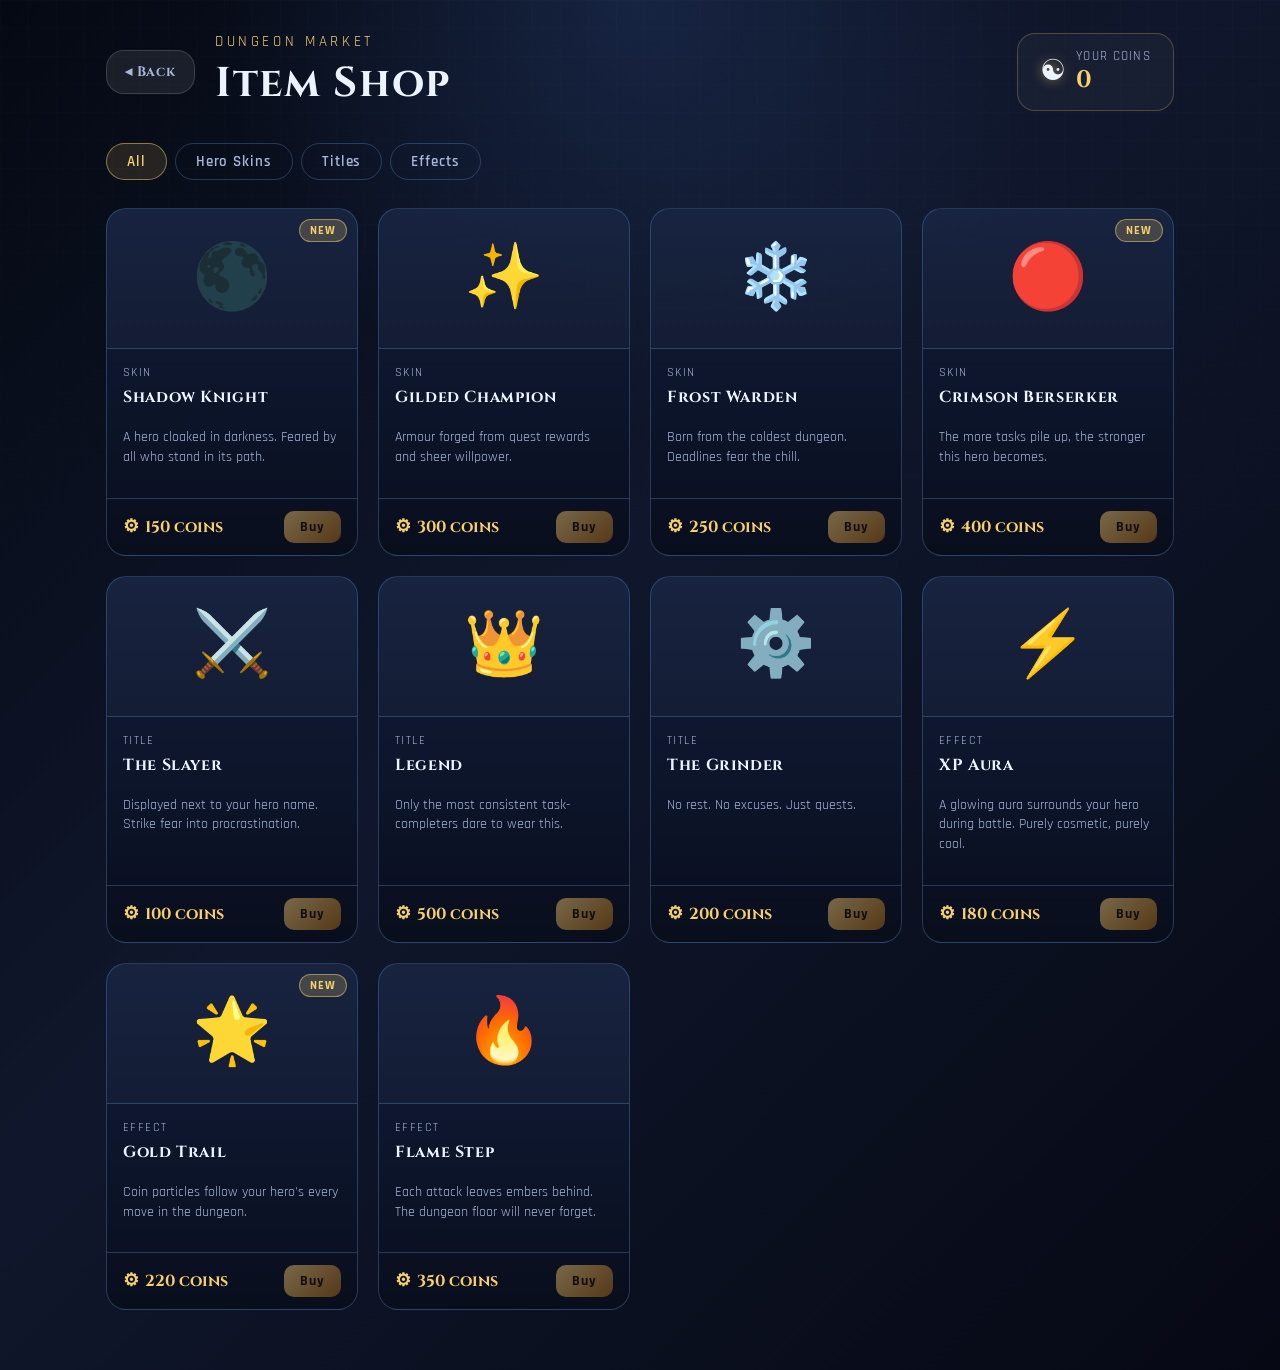
==== task-slayer/shop.html @ 32067e0e "商店界面推送" ====
<!DOCTYPE html>
<html lang="en">
<head>
  <meta charset="UTF-8">
  <meta name="viewport" content="width=device-width, initial-scale=1.0">
  <title>Task Slayer — Shop</title>
  <link rel="preconnect" href="https://fonts.googleapis.com">
  <link rel="preconnect" href="https://fonts.gstatic.com" crossorigin>
  <link href="https://fonts.googleapis.com/css2?family=Cinzel:wght@500;700&family=Rajdhani:wght@400;500;700&display=swap" rel="stylesheet">
  <link rel="stylesheet" href="./css/style.css">
  <style>
    /* ── Shop-specific overrides ── */
    .shop-page {
      max-width: 1100px;
      margin: 0 auto;
      padding: 32px 16px 60px;
    }

    .shop-header {
      display: flex;
      align-items: center;
      justify-content: space-between;
      flex-wrap: wrap;
      gap: 16px;
      margin-bottom: 32px;
    }

    .shop-header-left {
      display: flex;
      align-items: center;
      gap: 20px;
    }

    .shop-back-btn {
      font-size: 0.9rem;
      padding: 8px 16px;
      white-space: nowrap;
    }

    .shop-title-block p {
      margin: 0 0 4px;
    }

    .shop-title-block h1 {
      font-size: clamp(1.6rem, 4vw, 2.6rem);
    }

    .shop-wallet {
      display: flex;
      align-items: center;
      gap: 10px;
      padding: 14px 22px;
      border-radius: 18px;
      background: rgba(255, 255, 255, 0.035);
      border: 1px solid rgba(247, 207, 109, 0.25);
    }

    .shop-wallet-icon {
      font-size: 1.8rem;
      filter: drop-shadow(0 0 6px rgba(247, 207, 109, 0.5));
    }

    .shop-wallet-label {
      display: block;
      font-size: 0.8rem;
      letter-spacing: 0.1em;
      text-transform: uppercase;
      color: var(--text-muted);
    }

    .shop-wallet-amount {
      display: block;
      font-size: 1.5rem;
      font-weight: 700;
      font-family: "Cinzel", serif;
      color: var(--gold);
    }

    /* ── Category tabs ── */
    .shop-tabs {
      display: flex;
      gap: 8px;
      margin-bottom: 28px;
      flex-wrap: wrap;
    }

    .shop-tab {
      padding: 8px 20px;
      border-radius: 999px;
      border: 1px solid var(--panel-border);
      background: transparent;
      color: var(--text-muted);
      font-family: "Rajdhani", sans-serif;
      font-size: 0.95rem;
      font-weight: 600;
      letter-spacing: 0.06em;
      cursor: pointer;
      transition: background 0.18s, color 0.18s, border-color 0.18s;
    }

    .shop-tab.active,
    .shop-tab:hover {
      background: rgba(247, 207, 109, 0.12);
      border-color: rgba(247, 207, 109, 0.5);
      color: var(--gold);
    }

    /* ── Item grid ── */
    .shop-grid {
      display: grid;
      grid-template-columns: repeat(auto-fill, minmax(220px, 1fr));
      gap: 20px;
    }

    .shop-item {
      position: relative;
      display: flex;
      flex-direction: column;
      border: 1px solid var(--panel-border);
      border-radius: 20px;
      background: linear-gradient(180deg, rgba(18, 31, 60, 0.96), rgba(9, 14, 29, 0.98));
      overflow: hidden;
      transition: border-color 0.2s, box-shadow 0.2s;
    }

    .shop-item:hover {
      border-color: rgba(247, 207, 109, 0.4);
      box-shadow: 0 0 24px rgba(247, 207, 109, 0.1);
    }

    .shop-item.owned {
      border-color: rgba(109, 247, 186, 0.35);
    }

    .shop-item.equipped {
      border-color: rgba(109, 247, 186, 0.7);
      box-shadow: 0 0 20px rgba(109, 247, 186, 0.15);
    }

    .shop-item-preview {
      height: 140px;
      display: flex;
      align-items: center;
      justify-content: center;
      font-size: 4rem;
      background: rgba(255, 255, 255, 0.025);
      border-bottom: 1px solid var(--panel-border);
      position: relative;
    }

    .shop-item-badge {
      position: absolute;
      top: 10px;
      right: 10px;
      padding: 3px 10px;
      border-radius: 999px;
      font-size: 0.72rem;
      font-weight: 700;
      letter-spacing: 0.08em;
      text-transform: uppercase;
    }

    .badge-owned {
      background: rgba(109, 247, 186, 0.18);
      color: var(--green);
      border: 1px solid rgba(109, 247, 186, 0.4);
    }

    .badge-equipped {
      background: rgba(109, 247, 186, 0.3);
      color: var(--green);
      border: 1px solid rgba(109, 247, 186, 0.6);
    }

    .badge-new {
      background: rgba(247, 207, 109, 0.2);
      color: var(--gold);
      border: 1px solid rgba(247, 207, 109, 0.5);
    }

    .shop-item-body {
      padding: 16px;
      flex: 1;
      display: flex;
      flex-direction: column;
      gap: 6px;
    }

    .shop-item-category {
      font-size: 0.75rem;
      letter-spacing: 0.12em;
      text-transform: uppercase;
      color: var(--text-muted);
    }

    .shop-item-name {
      font-family: "Cinzel", serif;
      font-size: 1rem;
      color: var(--text-primary);
      margin: 0;
    }

    .shop-item-desc {
      font-size: 0.88rem;
      color: var(--text-muted);
      line-height: 1.4;
      flex: 1;
    }

    .shop-item-footer {
      display: flex;
      align-items: center;
      justify-content: space-between;
      padding: 12px 16px;
      border-top: 1px solid var(--panel-border);
      gap: 10px;
    }

    .shop-item-price {
      display: flex;
      align-items: center;
      gap: 6px;
      font-size: 1rem;
      font-weight: 700;
      font-family: "Cinzel", serif;
      color: var(--gold);
    }

    .shop-item-price .price-icon {
      font-size: 1.1rem;
    }

    .shop-item-price.free {
      color: var(--green);
    }

    .shop-buy-btn {
      padding: 7px 16px;
      font-size: 0.88rem;
      border-radius: 10px;
      border: none;
      cursor: pointer;
      font-family: "Rajdhani", sans-serif;
      font-weight: 700;
      letter-spacing: 0.06em;
      transition: opacity 0.18s, box-shadow 0.18s;
      background: linear-gradient(135deg, var(--button-top), var(--button-bottom));
      color: #1a0f00;
    }

    .shop-buy-btn:hover:not(:disabled) {
      box-shadow: 0 0 16px rgba(247, 207, 109, 0.4);
    }

    .shop-buy-btn:disabled {
      opacity: 0.45;
      cursor: not-allowed;
    }

    .shop-buy-btn.btn-equip {
      background: linear-gradient(135deg, #6df7ba, #2da870);
      color: #052015;
    }

    .shop-buy-btn.btn-equipped {
      background: rgba(109, 247, 186, 0.12);
      color: var(--green);
      border: 1px solid rgba(109, 247, 186, 0.4);
      cursor: default;
    }

    /* ── Toast notification ── */
    .shop-toast {
      position: fixed;
      bottom: 32px;
      left: 50%;
      transform: translateX(-50%) translateY(20px);
      padding: 12px 28px;
      border-radius: 12px;
      background: rgba(14, 23, 45, 0.97);
      border: 1px solid var(--panel-border);
      color: var(--text-primary);
      font-size: 0.95rem;
      font-weight: 600;
      letter-spacing: 0.04em;
      opacity: 0;
      transition: opacity 0.25s, transform 0.25s;
      pointer-events: none;
      z-index: 9999;
      white-space: nowrap;
    }

    .shop-toast.visible {
      opacity: 1;
      transform: translateX(-50%) translateY(0);
    }

    /* ── Empty state ── */
    .shop-empty {
      grid-column: 1 / -1;
      text-align: center;
      padding: 60px 20px;
      color: var(--text-muted);
      font-size: 1rem;
    }

    .shop-empty .empty-icon {
      font-size: 3rem;
      margin-bottom: 16px;
      display: block;
    }

    @media (max-width: 600px) {
      .shop-header {
        flex-direction: column;
        align-items: flex-start;
      }
      .shop-grid {
        grid-template-columns: repeat(auto-fill, minmax(160px, 1fr));
      }
    }
  </style>
</head>
<body>
  <div class="page-shell shop-page">

    <div class="shop-header">
      <div class="shop-header-left">
        <button class="action-button cancel-quest-btn shop-back-btn" id="back-btn" type="button">&#9666; Back</button>
        <div class="shop-title-block">
          <p class="eyebrow">Dungeon Market</p>
          <h1>Item Shop</h1>
        </div>
      </div>
      <div class="shop-wallet">
        <span class="shop-wallet-icon">&#9775;</span>
        <div>
          <span class="shop-wallet-label">Your Coins</span>
          <span class="shop-wallet-amount" id="wallet-amount">—</span>
        </div>
      </div>
    </div>

    <div class="shop-tabs" id="shop-tabs">
      <button class="shop-tab active" data-category="all">All</button>
      <button class="shop-tab" data-category="skin">Hero Skins</button>
      <button class="shop-tab" data-category="title">Titles</button>
      <button class="shop-tab" data-category="effect">Effects</button>
    </div>

    <div class="shop-grid" id="shop-grid"></div>

  </div>

  <div class="shop-toast" id="shop-toast"></div>

  <script>
    const API_BASE = window.location.protocol === "file:"
      ? "http://127.0.0.1:5000/api"
      : "/api";

    const SHOP_ITEMS = [
      // Hero Skins
      {
        id: "skin_shadow",
        name: "Shadow Knight",
        category: "skin",
        icon: "🌑",
        desc: "A hero cloaked in darkness. Feared by all who stand in its path.",
        price: 150,
        badge: "new",
      },
      {
        id: "skin_gold",
        name: "Gilded Champion",
        category: "skin",
        icon: "✨",
        desc: "Armour forged from quest rewards and sheer willpower.",
        price: 300,
      },
      {
        id: "skin_frost",
        name: "Frost Warden",
        category: "skin",
        icon: "❄️",
        desc: "Born from the coldest dungeon. Deadlines fear the chill.",
        price: 250,
      },
      {
        id: "skin_crimson",
        name: "Crimson Berserker",
        category: "skin",
        icon: "🔴",
        desc: "The more tasks pile up, the stronger this hero becomes.",
        price: 400,
        badge: "new",
      },
      // Titles
      {
        id: "title_slayer",
        name: "The Slayer",
        category: "title",
        icon: "⚔️",
        desc: "Displayed next to your hero name. Strike fear into procrastination.",
        price: 100,
      },
      {
        id: "title_legend",
        name: "Legend",
        category: "title",
        icon: "👑",
        desc: "Only the most consistent task-completers dare to wear this.",
        price: 500,
      },
      {
        id: "title_grinder",
        name: "The Grinder",
        category: "title",
        icon: "⚙️",
        desc: "No rest. No excuses. Just quests.",
        price: 200,
      },
      // Effects
      {
        id: "effect_xp_boost",
        name: "XP Aura",
        category: "effect",
        icon: "⚡",
        desc: "A glowing aura surrounds your hero during battle. Purely cosmetic, purely cool.",
        price: 180,
      },
      {
        id: "effect_gold_trail",
        name: "Gold Trail",
        category: "effect",
        icon: "🌟",
        desc: "Coin particles follow your hero's every move in the dungeon.",
        price: 220,
        badge: "new",
      },
      {
        id: "effect_fire",
        name: "Flame Step",
        category: "effect",
        icon: "🔥",
        desc: "Each attack leaves embers behind. The dungeon floor will never forget.",
        price: 350,
      },
    ];

    let coins = 0;
    let ownedItems = new Set(JSON.parse(localStorage.getItem("shop_owned") || "[]"));
    let equippedItems = new Set(JSON.parse(localStorage.getItem("shop_equipped") || "[]"));
    let activeCategory = "all";

    const walletEl = document.getElementById("wallet-amount");
    const gridEl = document.getElementById("shop-grid");
    const toastEl = document.getElementById("shop-toast");
    let toastTimer = null;

    function showToast(msg, isError = false) {
      toastEl.textContent = msg;
      toastEl.style.borderColor = isError ? "rgba(255,107,107,0.5)" : "rgba(247,207,109,0.4)";
      toastEl.classList.add("visible");
      clearTimeout(toastTimer);
      toastTimer = setTimeout(() => toastEl.classList.remove("visible"), 2800);
    }

    function saveStorage() {
      localStorage.setItem("shop_owned", JSON.stringify([...ownedItems]));
      localStorage.setItem("shop_equipped", JSON.stringify([...equippedItems]));
    }

    function renderGrid() {
      const filtered = activeCategory === "all"
        ? SHOP_ITEMS
        : SHOP_ITEMS.filter((i) => i.category === activeCategory);

      gridEl.innerHTML = "";

      if (filtered.length === 0) {
        gridEl.innerHTML = `<div class="shop-empty"><span class="empty-icon">🏚️</span>No items in this category yet.</div>`;
        return;
      }

      filtered.forEach((item) => {
        const owned = ownedItems.has(item.id);
        const equipped = equippedItems.has(item.id);
        const canAfford = coins >= item.price;

        let badgeHtml = "";
        if (equipped) {
          badgeHtml = `<span class="shop-item-badge badge-equipped">Equipped</span>`;
        } else if (owned) {
          badgeHtml = `<span class="shop-item-badge badge-owned">Owned</span>`;
        } else if (item.badge === "new") {
          badgeHtml = `<span class="shop-item-badge badge-new">New</span>`;
        }

        let footerBtn = "";
        if (equipped) {
          footerBtn = `<button class="shop-buy-btn btn-equipped" disabled>Equipped</button>`;
        } else if (owned) {
          footerBtn = `<button class="shop-buy-btn btn-equip" data-id="${item.id}" data-action="equip">Equip</button>`;
        } else {
          footerBtn = `<button class="shop-buy-btn" data-id="${item.id}" data-action="buy" ${canAfford ? "" : "disabled"}>Buy</button>`;
        }

        const card = document.createElement("div");
        card.className = `shop-item${owned ? " owned" : ""}${equipped ? " equipped" : ""}`;
        card.innerHTML = `
          <div class="shop-item-preview">
            ${item.icon}
            ${badgeHtml}
          </div>
          <div class="shop-item-body">
            <span class="shop-item-category">${item.category}</span>
            <h3 class="shop-item-name">${item.name}</h3>
            <p class="shop-item-desc">${item.desc}</p>
          </div>
          <div class="shop-item-footer">
            <div class="shop-item-price${owned ? " free" : ""}">
              ${owned ? "✔" : '<span class="price-icon">⚙</span>'}
              ${owned ? "Owned" : item.price + " coins"}
            </div>
            ${footerBtn}
          </div>
        `;
        gridEl.appendChild(card);
      });

      // Button events
      gridEl.querySelectorAll("[data-action='buy']").forEach((btn) => {
        btn.addEventListener("click", () => {
          const id = btn.dataset.id;
          const item = SHOP_ITEMS.find((i) => i.id === id);
          if (!item) return;
          if (coins < item.price) {
            showToast("Not enough coins.", true);
            return;
          }
          coins -= item.price;
          ownedItems.add(id);
          saveStorage();
          updateWalletOnServer();
          walletEl.textContent = coins;
          showToast(`Purchased: ${item.name}!`);
          renderGrid();
        });
      });

      gridEl.querySelectorAll("[data-action='equip']").forEach((btn) => {
        btn.addEventListener("click", () => {
          const id = btn.dataset.id;
          const item = SHOP_ITEMS.find((i) => i.id === id);
          if (!item) return;
          // Unequip any other item in the same category
          SHOP_ITEMS.forEach((i) => {
            if (i.category === item.category) equippedItems.delete(i.id);
          });
          equippedItems.add(id);
          saveStorage();
          showToast(`Equipped: ${item.name}!`);
          renderGrid();
        });
      });
    }

    async function updateWalletOnServer() {
      // Spending coins: POST to backend (backend route to be implemented)
      // For now we store locally; server coins are the source of truth on load
      try {
        await fetch(`${API_BASE}/player/spend-coins`, {
          method: "POST",
          headers: { "Content-Type": "application/json" },
          credentials: "include",
          body: JSON.stringify({ amount: 0 }), // placeholder
        });
      } catch (_) {}
    }

    async function loadCoins() {
      try {
        const res = await fetch(`${API_BASE}/player/stats`, {
          credentials: "include",
        });
        if (!res.ok) throw new Error("not logged in");
        const data = await res.json();
        coins = data.coins ?? 0;
        walletEl.textContent = coins;
      } catch (_) {
        walletEl.textContent = "0";
        coins = 0;
      }
    }

    // Tab switching
    document.getElementById("shop-tabs").addEventListener("click", (e) => {
      const tab = e.target.closest(".shop-tab");
      if (!tab) return;
      document.querySelectorAll(".shop-tab").forEach((t) => t.classList.remove("active"));
      tab.classList.add("active");
      activeCategory = tab.dataset.category;
      renderGrid();
    });

    // Back button
    document.getElementById("back-btn").addEventListener("click", () => {
      window.location.href = "/";
    });

    // Init
    loadCoins().then(() => renderGrid());
  </script>
</body>
</html>
---- task-slayer/css/style.css ----
* {
  scrollbar-width: thin;
  scrollbar-color: rgba(255, 255, 255, 0.1) transparent;
}

*::-webkit-scrollbar {
  width: 6px;
}

*::-webkit-scrollbar-track {
  background: transparent;
}

*::-webkit-scrollbar-thumb {
  background: rgba(255, 255, 255, 0.1);
  border-radius: 3px;
}

*::-webkit-scrollbar-thumb:hover {
  background: rgba(255, 255, 255, 0.2);
}

:root {
  --bg-primary: #091224;
  --bg-secondary: #111a32;
  --bg-panel: rgba(14, 23, 45, 0.9);
  --bg-panel-soft: rgba(17, 26, 50, 0.72);
  --panel-border: rgba(114, 187, 255, 0.26);
  --panel-glow: rgba(74, 158, 255, 0.18);
  --text-primary: #eef4ff;
  --text-muted: #a7b7da;
  --gold: #f7cf6d;
  --gold-soft: #ffe4a3;
  --red: #ff6b6b;
  --green: #6df7ba;
  --easy: #73f4c8;
  --medium: #f4c86d;
  --hard: #ff7d7d;
  --button-top: #ffd47a;
  --button-bottom: #b56d11;
  --shadow-heavy: 0 20px 45px rgba(0, 0, 0, 0.42);
}

* {
  box-sizing: border-box;
}

body {
  margin: 0;
  min-height: 100vh;
  font-family: "Rajdhani", sans-serif;
  color: var(--text-primary);
  background:
    radial-gradient(circle at top, rgba(49, 81, 143, 0.3), transparent 28%),
    linear-gradient(135deg, #050913 0%, #10172c 45%, #060914 100%);
}

body::before {
  content: "";
  position: fixed;
  inset: 0;
  pointer-events: none;
  background:
    linear-gradient(rgba(255, 255, 255, 0.02) 1px, transparent 1px),
    linear-gradient(90deg, rgba(255, 255, 255, 0.02) 1px, transparent 1px);
  background-size: 28px 28px;
  mask-image: linear-gradient(to bottom, rgba(0, 0, 0, 0.72), transparent);
}

body.battle-mode {
  background: #121831;
}

body.battle-mode::before {
  display: none;
}

.page-shell {
  width: min(1440px, 100%);
  margin: 0 auto;
  padding: 24px 16px 40px;
  box-sizing: border-box;
}

body.battle-mode .page-shell {
  width: 100%;
  padding: 0;
}

.panel {
  position: relative;
  overflow: hidden;
  border: 1px solid var(--panel-border);
  border-radius: 24px;
  background:
    linear-gradient(180deg, rgba(18, 31, 60, 0.96), rgba(9, 14, 29, 0.98)),
    var(--bg-panel);
  box-shadow:
    inset 0 1px 0 rgba(255, 255, 255, 0.06),
    0 0 0 1px rgba(255, 255, 255, 0.02),
    0 0 35px var(--panel-glow),
    var(--shadow-heavy);
}

.panel::after {
  content: "";
  position: absolute;
  inset: 0;
  pointer-events: none;
  background: linear-gradient(140deg, rgba(255, 255, 255, 0.1), transparent 35%);
}

.top-bar {
  display: grid;
  grid-template-columns: 1.2fr 120px 120px 1fr auto;
  gap: 18px;
  align-items: center;
  padding: 22px 26px;
}

.header-auth {
  display: flex;
  align-items: center;
  gap: 10px;
}

.header-username {
  font-size: 0.9rem;
  color: var(--gold-soft);
  font-weight: 600;
  white-space: nowrap;
  overflow: hidden;
  text-overflow: ellipsis;
  max-width: 140px;
}

body.battle-mode .top-bar {
  display: none;
}

.eyebrow {
  margin: 0 0 6px;
  font-size: 0.95rem;
  letter-spacing: 0.24em;
  text-transform: uppercase;
  color: var(--gold);
}

h1,
h2,
h3,
h4 {
  margin: 0;
  font-family: "Cinzel", serif;
  letter-spacing: 0.04em;
}

h1 {
  font-size: clamp(2rem, 5vw, 3.3rem);
}

.level-box,
.coins-box,
.xp-wrapper,
.detail-card,
.summary-meta-card {
  padding: 16px 18px;
  border-radius: 18px;
  background: rgba(255, 255, 255, 0.035);
}

.level-box,
.coins-box {
  text-align: center;
}

.coins-icon {
  display: block;
  font-size: 1rem;
  line-height: 1;
  margin-bottom: 2px;
  filter: drop-shadow(0 0 6px rgba(247, 207, 109, 0.6));
}

.coins-value {
  display: inline-block;
  margin-top: 4px;
  font-size: 2.6rem;
  font-weight: 700;
  color: var(--gold);
}

.shop-btn {
  background: linear-gradient(135deg, #2a1f0a, #4a3510);
  border: 1px solid rgba(247, 207, 109, 0.4);
  color: var(--gold);
  box-shadow: 0 0 12px rgba(247, 207, 109, 0.15);
  transition: box-shadow 0.2s, border-color 0.2s;
}

.shop-btn:hover {
  border-color: rgba(247, 207, 109, 0.8);
  box-shadow: 0 0 20px rgba(247, 207, 109, 0.35);
}

.level-label,
.intent-label,
.field-label,
.form-hint,
.field-hint {
  display: block;
  color: var(--text-muted);
  letter-spacing: 0.08em;
}

.level-label,
.intent-label,
.field-label {
  text-transform: uppercase;
  font-size: 0.85rem;
}

.level-value {
  display: inline-block;
  margin-top: 4px;
  font-size: 2.6rem;
  font-weight: 700;
  color: var(--gold);
}

.xp-copy,
.hp-copy,
.stat-row,
.panel-title-row,
.section-head,
.progress-card-header,
.summary-header-row,
.summary-meta-row {
  display: flex;
  justify-content: space-between;
  gap: 12px;
}

.xp-copy,
.hp-copy {
  margin-bottom: 10px;
  font-size: 1rem;
}

.xp-bar,
.hp-bar,
.quest-progress-bar {
  overflow: hidden;
  height: 16px;
  border-radius: 999px;
  background: rgba(255, 255, 255, 0.08);
  box-shadow: inset 0 3px 10px rgba(0, 0, 0, 0.35);
}

.xp-fill,
.hp-fill,
.quest-progress-fill {
  height: 100%;
  width: 0;
  border-radius: inherit;
  transition: width 320ms ease;
}

.xp-fill,
.quest-progress-fill {
  background: linear-gradient(90deg, var(--gold), #fff1be);
  box-shadow: 0 0 18px rgba(247, 207, 109, 0.45);
}

.hp-fill {
  background: linear-gradient(90deg, var(--red), #ffad80);
  box-shadow: 0 0 18px rgba(255, 107, 107, 0.45);
}

.scene-stack {
  margin-top: 24px;
}

body.battle-mode .scene-stack {
  margin-top: 0;
}

.scene {
  display: grid;
  gap: 22px;
}

.scene[hidden] {
  display: none;
}

.scene-banner {
  display: flex;
  justify-content: space-between;
  align-items: center;
  gap: 18px;
  padding: 20px 24px;
}

.scene-banner-actions {
  display: flex;
  align-items: center;
  gap: 12px;
}

.scene-chip {
  align-self: center;
  padding: 6px 12px;
  border-radius: 999px;
  font-size: 0.85rem;
  letter-spacing: 0.08em;
  text-transform: uppercase;
  color: #d3e5ff;
  border: 1px solid rgba(114, 187, 255, 0.3);
  background: rgba(114, 187, 255, 0.12);
}

.danger-chip {
  color: #ffd2d2;
  border-color: rgba(255, 107, 107, 0.3);
  background: rgba(255, 107, 107, 0.13);
}

.action-button,
.battle-nav-link,
.difficulty-option,
.quest-list-item {
  transition: transform 180ms ease, box-shadow 180ms ease, filter 180ms ease, opacity 180ms ease, border-color 180ms ease, background 180ms ease;
}

.action-button {
  border: 0;
  cursor: pointer;
}

.action-button {
  padding: 18px 20px;
  border-radius: 18px;
  font: 700 1.1rem "Cinzel", serif;
  letter-spacing: 0.06em;
  color: #241003;
  background: linear-gradient(180deg, var(--button-top), var(--button-bottom));
  box-shadow: inset 0 1px 0 rgba(255, 255, 255, 0.35), 0 12px 24px rgba(181, 109, 17, 0.35);
}

.action-button:hover,
.difficulty-option:hover,
.quest-list-item:hover {
  transform: translateY(-2px);
  filter: brightness(1.04);
}

.action-button:active,
.difficulty-option:active {
  transform: translateY(1px) scale(0.995);
}

.action-button:disabled {
  cursor: not-allowed;
  opacity: 0.72;
  filter: grayscale(0.2);
}


.info-overview-grid {
  display: grid;
  grid-template-columns: 280px minmax(0, 1fr) 280px;
  gap: 22px;
}

.compact-panel,
.current-quest-panel,
.create-quest-panel,
.active-quests-panel,
.completed-quests-panel,
.quest-detail-panel,
.quest-log-panel {
  padding: 20px;
}

.compact-portrait {
  min-height: 220px;
}

.compact-stats {
  margin-top: 18px;
}

.asset-frame {
  position: relative;
  min-height: 300px;
  margin-top: 20px;
  border: 1px solid rgba(255, 255, 255, 0.1);
  border-radius: 20px;
  overflow: hidden;
  background: linear-gradient(180deg, rgba(18, 28, 53, 0.92), rgba(10, 15, 28, 0.96));
}

.asset-media,
.asset-placeholder {
  position: absolute;
  inset: 0;
  width: 100%;
  height: 100%;
}

.asset-media {
  display: none;
  object-fit: contain;
}

.asset-frame.has-asset .asset-media {
  display: block;
}

.asset-frame.has-asset .asset-placeholder {
  display: none;
}

.asset-placeholder {
  display: grid;
  place-items: center;
  padding: 20px;
  text-align: center;
}

.asset-label {
  position: relative;
  z-index: 1;
  padding: 14px 18px;
  border-radius: 14px;
  background: rgba(5, 10, 22, 0.55);
  border: 1px solid rgba(255, 255, 255, 0.08);
  font-family: "Cinzel", serif;
  letter-spacing: 0.16em;
  text-transform: uppercase;
  color: rgba(255, 255, 255, 0.9);
}

.hero-idle-art .asset-placeholder {
  background: radial-gradient(circle at 50% 30%, rgba(109, 247, 186, 0.16), transparent 30%), linear-gradient(180deg, rgba(38, 71, 121, 0.82), rgba(12, 23, 43, 0.96));
}

.monster-idle-art .asset-placeholder {
  background: radial-gradient(circle at 50% 26%, rgba(255, 107, 107, 0.18), transparent 30%), linear-gradient(180deg, rgba(88, 28, 44, 0.82), rgba(26, 10, 18, 0.96));
}

.hero-battle-art .asset-placeholder {
  background: radial-gradient(circle at 50% 38%, rgba(241, 193, 88, 0.18), transparent 30%), linear-gradient(180deg, rgba(86, 102, 170, 0.16), rgba(23, 34, 74, 0.08));
}

.monster-battle-art .asset-placeholder {
  background: radial-gradient(circle at 50% 34%, rgba(192, 127, 255, 0.18), transparent 28%), linear-gradient(180deg, rgba(75, 95, 157, 0.12), rgba(30, 40, 90, 0.06));
}

.idle-frame .asset-placeholder {
  animation: idleFloat 3s ease-in-out infinite;
}

.info-cards,
.quest-form,
.progress-form,
.progress-history-list,
.quest-search-wrap {
  margin-bottom: 12px;
}

.stats-list {
  display: grid;
  gap: 8px;
  margin-bottom: 12px;
}

.quest-search-input {
  width: 100%;
  padding: 9px 14px;
  border-radius: 12px;
  border: 1px solid var(--panel-border);
  background: rgba(255, 255, 255, 0.04);
  color: var(--text-primary);
  font-family: "Rajdhani", sans-serif;
  font-size: 0.95rem;
  outline: none;
  transition: border-color 0.18s, background 0.18s;
  box-sizing: border-box;
}

.quest-search-input::placeholder {
  color: var(--text-muted);
}

.quest-search-input:focus {
  border-color: rgba(247, 207, 109, 0.5);
  background: rgba(255, 255, 255, 0.07);
}

.active-quest-list {
  display: grid;
  gap: 12px;
  max-height: 540px;
  overflow-y: auto;
  padding-right: 4px;
}

.stat-row {
  padding: 12px 14px;
  border-radius: 14px;
  background: rgba(255, 255, 255, 0.045);
  color: var(--text-muted);
  font-size: 1.05rem;
}

.stat-row strong,
.detail-card p,
.summary-meta-card strong,
.quest-list-item strong,
.quest-list-item p,
.progress-entry p,
.progress-entry strong {
  color: var(--text-primary);
}

.battle-heading {
  display: flex;
  justify-content: space-between;
  gap: 16px;
  align-items: start;
}

.difficulty-tag {
  align-self: center;
  padding: 8px 14px;
  border: 1px solid rgba(247, 207, 109, 0.45);
  border-radius: 999px;
  background: rgba(247, 207, 109, 0.12);
  color: var(--gold-soft);
  font-weight: 700;
  letter-spacing: 0.08em;
  text-transform: uppercase;
}

.detail-difficulty-tag {
  align-self: start;
}

.task-description,
.selected-task-summary p,
.detail-card p,
.summary-meta-card,
.form-hint,
.field-hint,
.progress-entry p,
.quest-list-item p {
  color: var(--text-muted);
}

.task-description {
  margin: 32px 0 0;
  font-size: 1.2rem;
  line-height: 1.45;
}

.info-cards {
  display: grid;
  grid-template-columns: repeat(2, minmax(0, 1fr));
  margin-top: 32px;
  gap: 12px;
}

.wide-card {
  grid-column: 1 / -1;
}

.deadline-card,
.featured-field,
.small-featured-field {
  background: linear-gradient(180deg, rgba(84, 54, 15, 0.35), rgba(37, 25, 11, 0.35));
  border: 1px solid rgba(247, 207, 109, 0.2);
}

.quest-dashboard-grid {
  display: grid;
  grid-template-columns: minmax(0, 1fr) minmax(0, 1fr) minmax(0, 1fr);
  gap: 22px;
  align-items: start;
}

.quest-board-column {
  display: grid;
  gap: 22px;
  align-items: start;
}

.quest-form,
.progress-form {
  margin-top: 20px;
}

.form-row {
  display: grid;
  gap: 14px;
}

.two-column-row {
  grid-template-columns: 1fr;
}

.form-field {
  display: grid;
  gap: 10px;
}

.form-field input,
.form-field textarea,
.form-field select {
  width: 100%;
  box-sizing: border-box;
  padding: 12px 14px;
  border: 1px solid rgba(255, 255, 255, 0.1);
  border-radius: 16px;
  background: rgba(255, 255, 255, 0.04);
  color: var(--text-primary);
  font: 600 1rem "Rajdhani", sans-serif;
  outline: none;
}

.form-field input:focus,
.form-field textarea:focus,
.difficulty-option:focus {
  border-color: rgba(247, 207, 109, 0.48);
  box-shadow: 0 0 0 3px rgba(247, 207, 109, 0.12);
}

.form-field textarea {
  resize: vertical;
  min-height: 80px;
}

.field-label em {
  color: var(--gold);
  font-style: normal;
}

.field-hint,
.form-hint {
  font-size: 0.92rem;
}

.difficulty-fieldset {
  border: 0;
  margin: 0;
  padding: 0;
}

.difficulty-toggle {
  display: grid;
  grid-template-columns: repeat(3, 1fr);
  gap: 6px;
}

.difficulty-option {
  padding: 10px 6px;
  border: 1px solid rgba(255, 255, 255, 0.12);
  border-radius: 12px;
  background: rgba(255, 255, 255, 0.05);
  color: var(--text-primary);
  font: 700 0.85rem "Cinzel", serif;
  cursor: pointer;
}

.difficulty-option.is-active.easy-option {
  border-color: rgba(115, 244, 200, 0.45);
  background: rgba(115, 244, 200, 0.12);
  color: var(--easy);
}

.difficulty-option.is-active.medium-option {
  border-color: rgba(244, 200, 109, 0.45);
  background: rgba(244, 200, 109, 0.14);
  color: var(--medium);
}

.difficulty-option.is-active.hard-option {
  border-color: rgba(255, 125, 125, 0.45);
  background: rgba(255, 125, 125, 0.14);
  color: var(--hard);
}

.form-footer {
  display: flex;
  justify-content: space-between;
  align-items: center;
  gap: 14px;
  margin-top: 8px;
}

.active-quest-list,
.completed-quest-list,
.progress-history-list {
  margin-top: 20px;
}

.completed-quest-list {
  display: grid;
  gap: 10px;
  max-height: 340px;
  overflow-y: auto;
  padding-right: 4px;
}

.completed-quest-item {
  display: grid;
  gap: 6px;
  padding: 12px 16px;
  border: 1px solid rgba(255, 255, 255, 0.06);
  border-radius: 14px;
  background: rgba(255, 255, 255, 0.025);
  opacity: 0.75;
}

.completed-quest-item .quest-item-header {
  display: flex;
  justify-content: space-between;
  gap: 12px;
  align-items: start;
}

.completed-quest-item strong {
  color: var(--text-primary);
  font-size: 0.92rem;
}

.completed-quest-item p {
  color: var(--text-muted);
  font-size: 0.82rem;
  margin: 2px 0 0;
}

.completed-quest-item .quest-item-meta {
  display: flex;
  gap: 8px;
  align-items: center;
}

.completed-badge {
  font-size: 0.72rem;
  font-weight: 700;
  text-transform: uppercase;
  letter-spacing: 0.06em;
  padding: 3px 9px;
  border-radius: 6px;
  color: var(--green);
  background: rgba(109, 247, 186, 0.1);
  border: 1px solid rgba(109, 247, 186, 0.2);
}

.completed-quests-empty {
  color: var(--text-muted);
  font-size: 0.9rem;
  text-align: center;
  padding: 20px 0;
}

.quest-list-item,
.progress-entry {
  position: relative;
  padding: 16px 18px;
  border: 1px solid rgba(255, 255, 255, 0.08);
  border-radius: 18px;
  background: rgba(255, 255, 255, 0.035);
}

.quest-list-item {
  display: grid;
  gap: 10px;
  cursor: pointer;
}

.quest-list-item.is-selected {
  border-color: rgba(247, 207, 109, 0.45);
  box-shadow: 0 0 0 1px rgba(247, 207, 109, 0.2), 0 0 26px rgba(247, 207, 109, 0.08);
  background: linear-gradient(180deg, rgba(54, 42, 22, 0.4), rgba(18, 24, 45, 0.7));
}

.quest-item-header,
.progress-entry-header {
  display: flex;
  justify-content: space-between;
  gap: 12px;
  align-items: start;
}

.quest-item-meta,
.progress-entry-meta {
  display: flex;
  gap: 10px;
  flex-wrap: wrap;
}

.quest-pill,
.progress-pill {
  padding: 4px 10px;
  border-radius: 999px;
  font-size: 0.82rem;
  text-transform: uppercase;
  letter-spacing: 0.08em;
}

.quest-pill.easy,
.progress-pill.easy {
  background: rgba(115, 244, 200, 0.12);
  color: var(--easy);
}

.quest-pill.medium,
.progress-pill.medium {
  background: rgba(244, 200, 109, 0.12);
  color: var(--medium);
}

.quest-pill.hard,
.progress-pill.hard {
  background: rgba(255, 125, 125, 0.12);
  color: var(--hard);
}

.quest-pill.deadline-warning {
  background: rgba(247, 207, 109, 0.12);
  color: var(--gold);
  font-weight: 700;
}

.quest-pill.deadline-expired {
  background: rgba(255, 107, 107, 0.12);
  color: var(--red);
  font-weight: 700;
}

.quest-deadline-badge {
  padding: 6px 10px;
  border-radius: 12px;
  background: rgba(247, 207, 109, 0.12);
  color: var(--gold-soft);
  font-weight: 700;
}

.selected-task-summary {
  display: grid;
  gap: 16px;
  margin-top: 18px;
  padding: 18px;
  border-radius: 20px;
  background: rgba(255, 255, 255, 0.03);
}

.summary-meta-row {
  display: grid;
  grid-template-columns: repeat(2, minmax(0, 1fr));
}

.slider-wrap {
  display: grid;
  grid-template-columns: minmax(0, 1fr) auto;
  gap: 12px;
  align-items: center;
}

input[type="range"] {
  accent-color: var(--gold);
}

.slider-value-badge {
  min-width: 72px;
  padding: 10px 12px;
  border-radius: 14px;
  text-align: center;
  background: rgba(247, 207, 109, 0.12);
  color: var(--gold-soft);
  font: 700 1rem "Cinzel", serif;
}

.progress-history-wrap {
  margin-top: 20px;
}

.compact-head {
  margin-bottom: 8px;
}

.combat-log-wrap {
  margin-top: 28px;
}

.combat-log {
  display: grid;
  gap: 10px;
  min-height: 220px;
  max-height: 220px;
  margin-top: 14px;
  padding: 16px;
  overflow-y: auto;
  border-radius: 18px;
  background: rgba(0, 0, 0, 0.22);
  border: 1px solid rgba(255, 255, 255, 0.06);
}

.combat-log p {
  margin: 0;
  padding: 10px 12px;
  border-radius: 12px;
  background: rgba(255, 255, 255, 0.04);
}

.battle-screen {
  position: relative;
  min-height: 100vh;
  overflow: hidden;
  background: linear-gradient(rgba(10, 16, 34, 0.16), rgba(10, 16, 34, 0.16)), url("../images/Background.jpg") center center / contain no-repeat, #121831;
}

.battle-screen::before {
  content: "";
  position: absolute;
  inset: 0;
  background: radial-gradient(circle at 10% 30%, rgba(255, 255, 255, 0.52), transparent 8%), radial-gradient(circle at 22% 18%, rgba(255, 255, 255, 0.4), transparent 9%), radial-gradient(circle at 34% 26%, rgba(255, 255, 255, 0.42), transparent 10%), radial-gradient(circle at 48% 18%, rgba(255, 255, 255, 0.36), transparent 12%), radial-gradient(circle at 64% 24%, rgba(255, 255, 255, 0.38), transparent 11%), radial-gradient(circle at 80% 16%, rgba(255, 255, 255, 0.32), transparent 10%), radial-gradient(circle at 92% 27%, rgba(255, 255, 255, 0.28), transparent 9%);
  opacity: 0.72;
  filter: blur(10px);
}

.battle-screen::after {
  content: none;
}

.battle-sky {
  position: absolute;
  inset: 0;
  pointer-events: none;
}

.battle-top-nav {
  position: absolute;
  top: 18px;
  left: 20px;
  right: 20px;
  z-index: 5;
  display: flex;
  justify-content: flex-start;
  align-items: center;
}

.battle-nav-link {
  padding: 0;
  background: transparent;
  color: #f3d39d;
  font: 700 1.05rem "Cinzel", serif;
  text-decoration: underline;
}

.battle-feed {
  position: absolute;
  top: 56px;
  left: 50%;
  z-index: 5;
  width: min(420px, calc(100% - 40px));
  padding: 14px 18px;
  transform: translateX(-50%);
  background: rgba(18, 24, 58, 0.68);
  border-radius: 18px;
  backdrop-filter: blur(6px);
}

.battle-feed-text {
  margin: 0;
  color: #f8e4bb;
  font-size: 1.05rem;
}

.mini-log {
  display: grid;
  gap: 6px;
  margin-top: 10px;
  max-height: 86px;
  overflow: auto;
}

.mini-log p {
  margin: 0;
  padding: 7px 10px;
  border-radius: 10px;
  background: rgba(255, 255, 255, 0.06);
  color: #eef3ff;
  font-size: 0.94rem;
}

.battle-board {
  position: relative;
  z-index: 3;
  min-height: 64vh;
}

.combatant {
  position: absolute;
}

.hero-combatant {
  left: 8%;
  top: 18%;
  width: min(29vw, 330px);
}

.monster-combatant {
  right: 9%;
  top: 16%;
  width: min(30vw, 340px);
}

.combatant-header {
  display: flex;
  align-items: center;
  gap: 10px;
  margin-bottom: 8px;
  color: #f5c881;
  font: 700 1.12rem "Cinzel", serif;
}

.monster-header {
  justify-content: flex-start;
}

.combatant-power {
  color: #f1c269;
}

.battle-health {
  position: relative;
  overflow: hidden;
  height: 34px;
  border: 3px solid #101419;
  border-radius: 10px;
  background: #28494a;
  box-shadow: 0 2px 0 rgba(255, 255, 255, 0.06);
}

.battle-health-fill {
  height: 100%;
  width: 100%;
  transition: width 320ms ease;
}

.hero-health-fill {
  background: #ffc30d;
}

.monster-health-fill {
  background: #b9b1ff;
}

.battle-health-text {
  position: absolute;
  inset: 0;
  display: grid;
  place-items: center;
  color: #2f2d22;
  font: 700 1rem "Cinzel", serif;
}

.monster-health .battle-health-text {
  color: #2b2850;
}

.monster-status-line {
  margin: 18px 0 0;
  color: #f0c78f;
  font: 700 1rem "Cinzel", serif;
}

.battle-stage-frame {
  position: absolute;
  top: -36px;
  left: 50%;
  transform: translateX(-50%);
  width: min(66vw, 750px);
  min-height: 720px;
  margin: 0;
  border: 0;
  border-radius: 0;
  background: transparent;
  transform-origin: center top;
}

.battle-stage-frame .asset-media {
  object-fit: contain;
  object-position: center top;
}

.battle-stage-frame .asset-placeholder {
  background: transparent;
}

.battle-stage-frame .asset-label {
  background: rgba(18, 24, 58, 0.42);
  border-color: rgba(255, 232, 187, 0.18);
  color: #fff4d8;
}

.hero-actor {
  z-index: 4;
}

.hero-actor.is-running-forward {
  transition: transform 0.85s linear;
  transform: translateX(calc(-50% + var(--hero-attack-x, 780px))) scaleX(1);
}

.hero-actor.is-attacking {
  transform: translateX(calc(-50% + var(--hero-attack-x, 780px))) scaleX(1);
}

.hero-actor.is-running-back {
  transition: transform 0.85s linear;
  transform: translateX(-50%) scaleX(-1);
}

.hero-actor.is-returned {
  transform: translateX(-50%) scaleX(1);
}

.hero-actor.faded-out,
.monster-actor.faded-out {
  opacity: 0;
  visibility: hidden;
}

.monster-actor {
  z-index: 4;
}

.monster-actor.is-walking-forward {
  transition: transform 0.9s linear;
  transform: translateX(calc(-50% - var(--monster-attack-x, 480px))) scaleX(-1);
}

.monster-actor.is-attacking {
  transform: translateX(calc(-50% - var(--monster-attack-x, 480px))) scaleX(-1);
}

.monster-actor.is-walking-back {
  transition: transform 0.9s linear;
  transform: translateX(-50%) scaleX(1);
}

.monster-actor.is-returned,
.monster-actor.is-hit,
.monster-actor.is-shield,
.monster-actor.is-death {
  transform: translateX(-50%) scaleX(-1);
}

.xp-popup {
  position: absolute;
  left: 44%;
  top: 48%;
  opacity: 0;
  z-index: 6;
  font: 700 1.8rem "Cinzel", serif;
  color: var(--green);
  text-shadow: 0 0 16px rgba(109, 247, 186, 0.45);
  transform: translate(-50%, 0);
  pointer-events: none;
}

.xp-popup.show {
  animation: floatUp 900ms ease forwards;
}


.pile {
  position: absolute;
  bottom: 16px;
  z-index: 5;
  color: #f5d4a1;
  font: 700 1rem "Cinzel", serif;
}

.pile-left {
  left: 8px;
}

.pile-right {
  right: 12px;
}

@keyframes idleFloat {
  0%,
  100% {
    transform: translateY(0);
  }
  50% {
    transform: translateY(-8px);
  }
}

@keyframes floatUp {
  0% {
    opacity: 0;
    transform: translate(-50%, 18px) scale(0.85);
  }
  20% {
    opacity: 1;
  }
  100% {
    opacity: 0;
    transform: translate(-50%, -48px) scale(1.05);
  }
}

@media (max-width: 1240px) {
  .info-overview-grid,
  .quest-dashboard-grid {
    grid-template-columns: 1fr;
  }

  .info-cards,
  .summary-meta-row,
  .two-column-row {
    grid-template-columns: 1fr;
  }
}

@media (max-width: 980px) {
  .top-bar,
  .scene-banner {
    grid-template-columns: 1fr;
    flex-direction: column;
    align-items: stretch;
  }

  .scene-banner-actions,
  .form-footer {
    flex-direction: column;
    align-items: stretch;
  }

  .action-button {
    width: 100%;
  }
}

@media (max-width: 860px) {
  .battle-feed {
    top: 64px;
  }

  .hero-combatant,
  .monster-combatant {
    position: relative;
    top: auto;
    left: auto;
    right: auto;
    width: min(100%, 320px);
    margin: 120px auto 0;
  }

  .monster-combatant {
    margin-top: 32px;
  }

  .battle-board {
    display: grid;
    gap: 12px;
    padding: 0 18px 260px;
  }


  .battle-stage-frame {
    width: min(200vw, 1260px);
    min-height: 480px;
    top: 48px;
  }

  .hero-actor.is-running-forward,
  .hero-actor.is-attacking {
    transform: translateX(calc(-50% + var(--hero-attack-x, 300px))) scaleX(1);
  }
}

@media (max-width: 640px) {
  .page-shell {
    width: min(100% - 20px, 1440px);
    padding-top: 16px;
  }

  body.battle-mode .page-shell {
    width: 100%;
    padding: 0;
  }

  .compact-panel,
  .current-quest-panel,
  .create-quest-panel,
  .active-quests-panel,
  .quest-detail-panel,
  .top-bar,
  .scene-banner {
    padding: 18px;
  }

  .battle-top-nav {
    top: 12px;
    left: 12px;
    right: 12px;
  }

  .battle-feed {
    width: calc(100% - 24px);
  }


  .pile {
    bottom: 8px;
    font-size: 0.82rem;
  }

  .battle-stage-frame {
    width: min(208vw, 1020px);
    min-height: 390px;
    top: 44px;
  }

  .hero-actor.is-running-forward,
  .hero-actor.is-attacking {
    transform: translateX(calc(-50% + var(--hero-attack-x, 180px))) scaleX(1);
  }
}

/* ── Quest Complete Modal ── */

.modal-overlay {
  position: fixed;
  inset: 0;
  z-index: 9999;
  display: flex;
  align-items: center;
  justify-content: center;
  background: rgba(0, 0, 0, 0.75);
  backdrop-filter: blur(6px);
  animation: modalFadeIn 0.3s ease;
}

.modal-overlay[hidden] {
  display: none;
}

#auth-modal.modal-overlay {
  padding: 20px;
}

/* Quest Archive: tall card + filters — allow overlay scroll on short viewports */
#quest-archive-modal.modal-overlay {
  align-items: flex-start;
  padding: max(16px, env(safe-area-inset-top, 0px)) 14px max(24px, env(safe-area-inset-bottom, 0px));
  overflow-y: auto;
  -webkit-overflow-scrolling: touch;
}

.modal-card {
  background: linear-gradient(165deg, #0f1a35 0%, #162044 50%, #0f1a35 100%);
  border: 1px solid var(--gold);
  border-radius: 16px;
  padding: 40px 48px;
  max-width: 440px;
  width: 90%;
  text-align: center;
  box-shadow:
    0 0 60px rgba(247, 207, 109, 0.2),
    0 20px 45px rgba(0, 0, 0, 0.5);
  animation: modalSlideUp 0.4s ease;
}

.modal-icon {
  font-size: 3.2rem;
  line-height: 1;
  margin-bottom: 8px;
  filter: drop-shadow(0 0 12px rgba(247, 207, 109, 0.6));
}

.modal-title {
  font-family: "Cinzel", serif;
  font-size: 1.8rem;
  color: var(--gold);
  margin: 0 0 6px;
  text-shadow: 0 0 18px rgba(247, 207, 109, 0.4);
}

.modal-task-name {
  font-size: 1.05rem;
  color: var(--text-muted);
  margin: 0 0 24px;
}

.modal-rewards {
  display: flex;
  gap: 16px;
  justify-content: center;
  margin-bottom: 20px;
}

.modal-reward-item {
  background: rgba(247, 207, 109, 0.08);
  border: 1px solid rgba(247, 207, 109, 0.25);
  border-radius: 10px;
  padding: 12px 20px;
  flex: 1;
}

.modal-reward-label {
  display: block;
  font-size: 0.78rem;
  color: var(--text-muted);
  text-transform: uppercase;
  letter-spacing: 0.06em;
  margin-bottom: 4px;
}

.modal-reward-value {
  display: block;
  font-family: "Cinzel", serif;
  font-size: 1.4rem;
  font-weight: 700;
  color: var(--gold);
}

.modal-achievements {
  margin-bottom: 20px;
  padding: 12px 16px;
  background: rgba(109, 247, 186, 0.08);
  border: 1px solid rgba(109, 247, 186, 0.25);
  border-radius: 10px;
  text-align: left;
}

.modal-achievements[hidden] {
  display: none;
}

.modal-achievement-title {
  font-size: 0.78rem;
  color: var(--green);
  text-transform: uppercase;
  letter-spacing: 0.06em;
  margin: 0 0 6px;
}

.modal-achievement-name {
  display: block;
  font-size: 1rem;
  color: var(--text-primary);
  margin: 4px 0;
}

.modal-close-btn {
  margin-top: 8px;
  min-width: 160px;
}

.quest-item-actions {
  display: flex;
  justify-content: flex-end;
}

.quest-edit-btn {
  padding: 5px 14px;
  border: 1px solid rgba(255, 255, 255, 0.15);
  border-radius: 8px;
  background: rgba(255, 255, 255, 0.06);
  color: var(--text-muted);
  font: 600 0.8rem "Cinzel", serif;
  cursor: pointer;
  transition: background 180ms ease, border-color 180ms ease, color 180ms ease;
}

.quest-edit-btn:hover {
  background: rgba(247, 207, 109, 0.12);
  border-color: rgba(247, 207, 109, 0.35);
  color: var(--gold-soft);
}

.edit-modal-card {
  max-width: 520px;
  text-align: left;
}

.auth-shell {
  position: relative;
  overflow: hidden;
  width: min(920px, 100%);
  min-height: 540px;
  border: 1px solid rgba(247, 207, 109, 0.45);
  border-radius: 24px;
  background:
    radial-gradient(circle at top left, rgba(247, 207, 109, 0.16), transparent 34%),
    linear-gradient(165deg, #0b1430 0%, #132146 55%, #0e1633 100%);
  box-shadow:
    0 0 0 1px rgba(255, 255, 255, 0.04),
    0 30px 80px rgba(0, 0, 0, 0.56),
    0 0 60px rgba(247, 207, 109, 0.14);
  animation: modalSlideUp 0.4s ease;
}

.auth-shell::before {
  content: "";
  position: absolute;
  inset: 0;
  background:
    linear-gradient(135deg, rgba(255, 255, 255, 0.04), transparent 30%),
    repeating-linear-gradient(135deg, rgba(255, 255, 255, 0.02) 0 2px, transparent 2px 12px);
  pointer-events: none;
}

.auth-close {
  position: absolute;
  top: 18px;
  right: 18px;
  z-index: 220;
  width: 42px;
  height: 42px;
  border: 1px solid rgba(255, 255, 255, 0.16);
  border-radius: 999px;
  background: rgba(8, 13, 30, 0.65);
  color: rgba(255, 255, 255, 0.8);
  font-size: 1.5rem;
  line-height: 1;
  cursor: pointer;
  transition: transform 180ms ease, background 180ms ease, border-color 180ms ease;
}

.auth-close:hover {
  transform: scale(1.04);
  background: rgba(15, 24, 50, 0.9);
  border-color: rgba(247, 207, 109, 0.35);
}

.auth-panel {
  position: absolute;
  top: 0;
  height: 100%;
  width: 50%;
  transition: transform 0.65s ease, opacity 0.65s ease;
}

.auth-panel-form {
  left: 0;
  z-index: 2;
}

.auth-panel-login {
  opacity: 1;
}

.auth-panel-register {
  opacity: 0;
  z-index: 1;
}

.auth-shell.is-register-mode .auth-panel-login {
  transform: translateX(100%);
  opacity: 0;
}

.auth-shell.is-register-mode .auth-panel-register {
  transform: translateX(100%);
  opacity: 1;
  z-index: 5;
}

.auth-panel-inner {
  display: flex;
  flex-direction: column;
  justify-content: center;
  min-height: 100%;
  padding: 64px 52px 48px;
  text-align: left;
}

.auth-kicker {
  margin: 0 0 10px;
  color: rgba(247, 207, 109, 0.88);
  font: 700 0.8rem "Rajdhani", sans-serif;
  letter-spacing: 0.2em;
  text-transform: uppercase;
}

.auth-title-static {
  margin-bottom: 12px;
}

.auth-copy {
  margin: 0 0 26px;
  max-width: 330px;
  color: var(--text-muted);
  font: 500 1rem/1.6 "Rajdhani", sans-serif;
}

.auth-form {
  margin-top: 0;
}

.auth-form .form-field + .form-field {
  margin-top: 16px;
}

.auth-form .field-label {
  margin-bottom: 8px;
}

.auth-form input {
  min-height: 52px;
  border: 1px solid rgba(255, 255, 255, 0.1);
  border-radius: 12px;
  background: rgba(255, 255, 255, 0.06);
  color: var(--text-primary);
  transition: border-color 180ms ease, box-shadow 180ms ease, background 180ms ease;
}

.auth-form input::placeholder {
  color: rgba(219, 224, 255, 0.45);
}

.auth-form input:focus {
  outline: none;
  border-color: rgba(247, 207, 109, 0.45);
  box-shadow: 0 0 0 3px rgba(247, 207, 109, 0.12);
  background: rgba(255, 255, 255, 0.08);
}

.auth-error-msg {
  min-height: 22px;
  margin: 14px 0 0;
  color: #ff7b7f;
  font-size: 0.92rem;
  display: none;
}

.auth-form-footer {
  margin-top: 24px;
}

.auth-submit-btn {
  width: 100%;
}

.auth-overlay-container {
  position: absolute;
  top: 0;
  left: 50%;
  z-index: 100;
  width: 50%;
  height: 100%;
  overflow: hidden;
  transition: transform 0.65s ease;
}

.auth-shell.is-register-mode .auth-overlay-container {
  transform: translateX(-100%);
}

.auth-overlay {
  position: relative;
  left: -100%;
  width: 200%;
  height: 100%;
  color: #fff;
  background:
    radial-gradient(circle at top, rgba(255, 240, 199, 0.26), transparent 30%),
    linear-gradient(135deg, #7a1d1b 0%, #b03a27 32%, #d08a22 100%);
  transform: translateX(0);
  transition: transform 0.65s ease;
}

.auth-shell.is-register-mode .auth-overlay {
  transform: translateX(50%);
}

.auth-overlay-panel {
  position: absolute;
  top: 0;
  display: flex;
  flex-direction: column;
  justify-content: center;
  width: 50%;
  height: 100%;
  padding: 56px 44px;
  text-align: center;
  transition: transform 0.65s ease;
}

.auth-overlay-left {
  transform: translateX(-20%);
}

.auth-shell.is-register-mode .auth-overlay-left {
  transform: translateX(0);
}

.auth-overlay-right {
  right: 0;
}

.auth-shell.is-register-mode .auth-overlay-right {
  transform: translateX(20%);
}

.auth-overlay-title {
  margin: 0 0 14px;
  font-family: "Cinzel", serif;
  font-size: 2rem;
  line-height: 1.2;
  color: #fff3d6;
  text-shadow: 0 10px 30px rgba(0, 0, 0, 0.28);
}

.auth-overlay-copy {
  margin: 0 auto 24px;
  max-width: 300px;
  color: rgba(255, 245, 230, 0.9);
  font: 500 1rem/1.6 "Rajdhani", sans-serif;
}

.auth-toggle-btn {
  min-width: 160px;
  align-self: center;
}

.edit-quest-form {
  margin-top: 16px;
}

.edit-modal-actions {
  display: flex;
  justify-content: space-between;
  align-items: center;
  gap: 12px;
  margin-top: 18px;
}

.edit-modal-right-actions {
  display: flex;
  gap: 10px;
}

.delete-quest-btn {
  background: linear-gradient(180deg, #c94040, #8b2020) !important;
  color: #fff !important;
  font-size: 0.85rem !important;
  padding: 12px 18px !important;
  box-shadow: 0 6px 16px rgba(180, 40, 40, 0.35) !important;
}

.delete-quest-btn:hover {
  filter: brightness(1.15);
}

.cancel-quest-btn {
  background: rgba(255, 255, 255, 0.08) !important;
  color: var(--text-muted) !important;
  border: 1px solid rgba(255, 255, 255, 0.15) !important;
  font-size: 0.85rem !important;
  padding: 12px 18px !important;
  box-shadow: none !important;
}

.cancel-quest-btn:hover {
  background: rgba(255, 255, 255, 0.14) !important;
}

.save-quest-btn {
  font-size: 0.85rem !important;
  padding: 12px 18px !important;
}

.completed-section-head {
  align-items: center;
}

.completed-section-head .completed-head-actions {
  display: flex;
  align-items: center;
  gap: 10px;
  flex-shrink: 0;
}

.archive-detail-btn {
  font-size: 0.78rem !important;
  padding: 8px 14px !important;
  letter-spacing: 0.04em !important;
  border-radius: 12px !important;
  white-space: nowrap;
}

.quest-archive-modal-card {
  max-width: min(820px, 94vw);
  width: 100%;
  max-height: min(82vh, 720px);
  text-align: left;
  padding: 28px 28px 22px;
  display: flex;
  flex-direction: column;
  gap: 14px;
  overflow: hidden;
}

.quest-archive-header {
  display: flex;
  justify-content: space-between;
  align-items: flex-start;
  gap: 16px;
  flex-shrink: 0;
}

.quest-archive-header .modal-title {
  margin: 0 0 4px;
  font-size: 1.45rem;
}

.quest-archive-subtitle {
  margin: 0;
  font-size: 0.88rem;
  color: var(--text-muted);
  line-height: 1.4;
  max-width: 420px;
}

.quest-archive-controls {
  display: flex;
  flex-direction: column;
  gap: 14px;
  flex-shrink: 0;
}

.archive-search-block {
  display: grid;
  gap: 6px;
}

.archive-search-hint {
  margin: 0;
  font-size: 0.76rem;
  color: var(--text-muted);
  line-height: 1.4;
}

.archive-filters-row {
  display: grid;
  grid-template-columns: repeat(3, minmax(0, 1fr));
  gap: 12px;
  align-items: stretch;
}

@media (max-width: 640px) {
  .archive-filters-row {
    grid-template-columns: 1fr;
  }
}

.archive-filter-legend {
  margin: 0;
  font-size: 0.74rem;
  color: var(--text-muted);
  line-height: 1.45;
  letter-spacing: 0.02em;
}

.archive-field {
  display: grid;
  gap: 6px;
  min-width: 0;
}

.archive-field-label {
  font-size: 0.72rem;
  text-transform: uppercase;
  letter-spacing: 0.1em;
  color: var(--text-muted);
}

.archive-input,
.archive-select {
  width: 100%;
  padding: 10px 12px;
  border: 1px solid rgba(255, 255, 255, 0.1);
  border-radius: 12px;
  background: rgba(255, 255, 255, 0.04);
  color: var(--text-primary);
  font: 600 0.92rem "Rajdhani", sans-serif;
  outline: none;
}

.archive-input:focus,
.archive-select:focus {
  border-color: rgba(247, 207, 109, 0.48);
  box-shadow: 0 0 0 3px rgba(247, 207, 109, 0.12);
}

.archive-select optgroup {
  font-family: "Rajdhani", sans-serif;
  font-weight: 700;
  font-size: 0.82rem;
  color: var(--gold-soft);
  background: #111a32;
}

.quest-archive-summary {
  margin: 0;
  font-size: 0.82rem;
  color: var(--text-muted);
  flex-shrink: 0;
}

.quest-archive-list-wrap {
  flex: 1;
  min-height: 0;
  border: 1px solid rgba(255, 255, 255, 0.08);
  border-radius: 16px;
  background: rgba(0, 0, 0, 0.2);
  overflow: hidden;
  display: flex;
  flex-direction: column;
}

.quest-archive-list {
  flex: 1;
  min-height: 0;
  overflow-y: auto;
  padding: 12px;
  display: grid;
  gap: 10px;
  align-content: start;
}

/* Empty state: keep message centered in the scroll panel */
.quest-archive-list:has(> .quest-archive-empty:only-child) {
  place-items: center;
  align-content: center;
}

.quest-archive-row {
  padding: 14px 16px;
  border-radius: 14px;
  border: 1px solid rgba(255, 255, 255, 0.08);
  background: rgba(255, 255, 255, 0.035);
}

.quest-archive-row-header {
  display: flex;
  justify-content: space-between;
  align-items: flex-start;
  gap: 12px;
}

.quest-archive-row-title {
  margin: 0;
  font: 700 1rem "Cinzel", serif;
  color: var(--text-primary);
  letter-spacing: 0.03em;
}

.quest-archive-row-desc {
  margin: 8px 0 0;
  font-size: 0.88rem;
  color: var(--text-muted);
  line-height: 1.45;
}

.quest-archive-row-meta {
  display: flex;
  flex-wrap: wrap;
  gap: 8px;
  margin-top: 12px;
  align-items: center;
}

.quest-archive-meta-pill {
  font-size: 0.72rem;
  font-weight: 700;
  text-transform: uppercase;
  letter-spacing: 0.06em;
  padding: 4px 10px;
  border-radius: 8px;
  border: 1px solid rgba(255, 255, 255, 0.1);
  background: rgba(255, 255, 255, 0.05);
  color: var(--text-muted);
}

.quest-archive-meta-pill.is-monster {
  color: #d3e5ff;
  border-color: rgba(114, 187, 255, 0.28);
  background: rgba(114, 187, 255, 0.1);
}

.quest-archive-meta-pill.is-completed {
  color: var(--green);
  border-color: rgba(109, 247, 186, 0.25);
  background: rgba(109, 247, 186, 0.08);
}

.quest-archive-empty {
  margin: 0;
  padding: 28px 16px;
  text-align: center;
  color: var(--text-muted);
  font-size: 0.95rem;
}

.achievements-btn,
.shop-btn {
  font-size: 0.9rem !important;
  padding: 12px 22px !important;
}

.achievements-modal-card {
  max-width: 580px;
  text-align: left;
}

.achievements-modal-header {
  display: flex;
  justify-content: space-between;
  align-items: center;
  margin-bottom: 20px;
}

.achievements-modal-header .modal-title {
  margin: 0;
}

.achievements-grid {
  display: grid;
  gap: 10px;
  max-height: 60vh;
  overflow-y: auto;
  padding-right: 4px;
}

.achievement-card {
  display: flex;
  align-items: center;
  gap: 14px;
  padding: 14px 16px;
  border-radius: 12px;
  border: 1px solid rgba(255, 255, 255, 0.08);
  background: rgba(255, 255, 255, 0.03);
  transition: border-color 200ms ease, background 200ms ease;
}

.achievement-card.is-unlocked {
  border-color: rgba(247, 207, 109, 0.35);
  background: rgba(247, 207, 109, 0.06);
}

.achievement-card.is-locked {
  opacity: 0.5;
}

.achievement-icon {
  flex-shrink: 0;
  width: 44px;
  height: 44px;
  display: flex;
  align-items: center;
  justify-content: center;
  border-radius: 10px;
  font-size: 1.5rem;
  line-height: 1;
}

.achievement-card.is-unlocked .achievement-icon {
  background: rgba(247, 207, 109, 0.15);
  border: 1px solid rgba(247, 207, 109, 0.3);
}

.achievement-card.is-locked .achievement-icon {
  background: rgba(255, 255, 255, 0.06);
  border: 1px solid rgba(255, 255, 255, 0.1);
  filter: grayscale(1);
}

.achievement-info {
  flex: 1;
  min-width: 0;
}

.achievement-name {
  font: 700 0.95rem "Cinzel", serif;
  color: var(--text-primary);
  margin: 0;
}

.achievement-card.is-unlocked .achievement-name {
  color: var(--gold-soft);
}

.achievement-desc {
  font-size: 0.82rem;
  color: var(--text-muted);
  margin: 3px 0 0;
}

.achievement-status {
  flex-shrink: 0;
  font-size: 0.72rem;
  font-weight: 700;
  text-transform: uppercase;
  letter-spacing: 0.08em;
  padding: 4px 10px;
  border-radius: 6px;
}

.achievement-card.is-unlocked .achievement-status {
  color: var(--gold);
  background: rgba(247, 207, 109, 0.12);
  border: 1px solid rgba(247, 207, 109, 0.25);
}

.achievement-card.is-locked .achievement-status {
  color: var(--text-muted);
  background: rgba(255, 255, 255, 0.05);
  border: 1px solid rgba(255, 255, 255, 0.1);
}

/* ── Login Warning Banner ── */

.login-warning-banner {
  position: relative;
  z-index: 10000;
  display: flex;
  align-items: center;
  gap: 12px;
  padding: 14px 20px;
  margin-bottom: 8px;
  border-radius: 14px;
  background: linear-gradient(90deg, #7b1a1a, #a82828);
  border: 1px solid #ff6b6b;
  color: #fff;
  font-family: "Rajdhani", sans-serif;
  font-size: 1rem;
  font-weight: 600;
  box-shadow: 0 4px 20px rgba(200, 50, 50, 0.4);
  animation: warningSlideDown 0.35s ease;
}

.login-warning-banner[hidden] {
  display: none;
}

.login-warning-icon {
  font-size: 1.3rem;
  flex-shrink: 0;
}

.login-warning-text {
  flex: 1;
  letter-spacing: 0.02em;
}

@media (max-width: 900px) {
  #auth-modal.modal-overlay {
    padding: 14px;
    align-items: flex-start;
    overflow-y: auto;
  }

  .auth-shell {
    width: min(560px, 100%);
    min-height: 0;
  }

  .auth-panel,
  .auth-overlay-container {
    position: relative;
    width: 100%;
    left: 0;
    height: auto;
    transform: none !important;
  }

  .auth-panel-form {
    z-index: 2;
  }

  .auth-panel-login,
  .auth-panel-register {
    opacity: 1;
  }

  .auth-panel-register {
    display: none;
  }

  .auth-shell.is-register-mode .auth-panel-login {
    display: none;
  }

  .auth-shell.is-register-mode .auth-panel-register {
    display: block;
  }

  .auth-overlay-container {
    overflow: visible;
  }

  .auth-overlay {
    left: 0;
    width: 100%;
    transform: none !important;
  }

  .auth-overlay-panel {
    position: relative;
    width: 100%;
    height: auto;
    padding: 28px 24px 30px;
    transform: none !important;
  }

  .auth-overlay-left {
    display: none;
  }

  .auth-shell.is-register-mode .auth-overlay-left {
    display: flex;
  }

  .auth-shell.is-register-mode .auth-overlay-right {
    display: none;
  }

  .auth-panel-inner {
    padding: 84px 24px 32px;
  }

  .auth-overlay-title {
    font-size: 1.6rem;
  }
}

.login-warning-close {
  flex-shrink: 0;
  background: transparent;
  border: none;
  color: rgba(255, 255, 255, 0.8);
  font-size: 1.4rem;
  line-height: 1;
  cursor: pointer;
  padding: 0 4px;
  transition: color 150ms ease;
}

.login-warning-close:hover {
  color: #fff;
}

@keyframes warningSlideDown {
  from { transform: translateY(-100%); opacity: 0; }
  to { transform: translateY(0); opacity: 1; }
}

@keyframes modalFadeIn {
  from { opacity: 0; }
  to { opacity: 1; }
}

@keyframes modalSlideUp {
  from { opacity: 0; transform: translateY(30px) scale(0.95); }
  to { opacity: 1; transform: translateY(0) scale(1); }
}

/* ══════════════════════════════════════════
   Tutorial Overlay
══════════════════════════════════════════ */

.tutorial-overlay {
  position: fixed;
  inset: 0;
  z-index: 11000;
  pointer-events: none;
}

.tutorial-overlay[hidden] {
  display: none;
}

/* Full-screen dark backdrop — the spotlight is punched out via JS clip-path */
.tutorial-backdrop {
  position: absolute;
  inset: 0;
  background: rgba(4, 8, 20, 0.82);
  pointer-events: all;
  transition: clip-path 420ms cubic-bezier(0.4, 0, 0.2, 1);
}

/* Highlighted element ring — injected via JS as a sibling */
.tutorial-spotlight-ring {
  position: fixed;
  border-radius: 14px;
  box-shadow:
    0 0 0 3px var(--gold),
    0 0 28px 4px rgba(247, 207, 109, 0.45);
  pointer-events: none;
  z-index: 11001;
  transition:
    top 420ms cubic-bezier(0.4, 0, 0.2, 1),
    left 420ms cubic-bezier(0.4, 0, 0.2, 1),
    width 420ms cubic-bezier(0.4, 0, 0.2, 1),
    height 420ms cubic-bezier(0.4, 0, 0.2, 1);
}

/* Floating step card */
.tutorial-card {
  position: fixed;
  z-index: 11002;
  width: min(420px, calc(100vw - 32px));
  background: linear-gradient(160deg, #0d1730 0%, #162044 55%, #0d1730 100%);
  border: 1px solid var(--gold);
  border-radius: 18px;
  padding: 24px 28px 20px;
  box-shadow:
    0 0 50px rgba(247, 207, 109, 0.18),
    0 16px 40px rgba(0, 0, 0, 0.6);
  pointer-events: all;
  animation: tutorialCardIn 0.35s ease;
  transition: top 420ms cubic-bezier(0.4, 0, 0.2, 1),
              left 420ms cubic-bezier(0.4, 0, 0.2, 1);
}

@keyframes tutorialCardIn {
  from { opacity: 0; transform: scale(0.93) translateY(12px); }
  to   { opacity: 1; transform: scale(1) translateY(0); }
}

.tutorial-card-header {
  display: flex;
  justify-content: space-between;
  align-items: center;
  margin-bottom: 14px;
}

.tutorial-step-badge {
  font-family: "Rajdhani", sans-serif;
  font-size: 0.8rem;
  font-weight: 700;
  letter-spacing: 0.12em;
  color: var(--gold);
  background: rgba(247, 207, 109, 0.12);
  border: 1px solid rgba(247, 207, 109, 0.3);
  border-radius: 999px;
  padding: 3px 10px;
}

.tutorial-skip-btn {
  background: transparent;
  border: none;
  color: var(--text-muted);
  font-family: "Rajdhani", sans-serif;
  font-size: 0.85rem;
  font-weight: 600;
  letter-spacing: 0.06em;
  cursor: pointer;
  padding: 2px 6px;
  opacity: 0.7;
  transition: opacity 150ms;
}
.tutorial-skip-btn:hover { opacity: 1; }

.tutorial-title {
  font-family: "Cinzel", serif;
  font-size: 1.15rem;
  font-weight: 700;
  color: var(--gold);
  margin: 0 0 10px;
  text-shadow: 0 0 14px rgba(247, 207, 109, 0.35);
}

.tutorial-body {
  font-family: "Rajdhani", sans-serif;
  font-size: 1rem;
  font-weight: 500;
  color: var(--text-primary);
  line-height: 1.6;
  margin: 0 0 18px;
}

.tutorial-footer {
  display: flex;
  justify-content: space-between;
  align-items: center;
  gap: 10px;
}

.tutorial-nav-btn {
  font-family: "Cinzel", serif;
  font-size: 0.82rem;
  font-weight: 700;
  letter-spacing: 0.07em;
  cursor: pointer;
  border-radius: 10px;
  padding: 9px 18px;
  transition: transform 150ms, filter 150ms;
}
.tutorial-nav-btn:hover { transform: translateY(-1px); filter: brightness(1.1); }
.tutorial-nav-btn:active { transform: translateY(1px); }

.tutorial-prev-btn {
  background: rgba(255, 255, 255, 0.07);
  border: 1px solid rgba(255, 255, 255, 0.15);
  color: var(--text-muted);
}

.tutorial-next-btn {
  background: linear-gradient(180deg, var(--button-top), var(--button-bottom));
  border: none;
  color: #241003;
  box-shadow: 0 6px 18px rgba(181, 109, 17, 0.35);
}

/* tutorial-btn style — matches scene-banner secondary buttons */
.tutorial-btn {
  font-size: 0.82rem !important;
  padding: 10px 16px !important;
  background: rgba(247, 207, 109, 0.12) !important;
  border: 1px solid rgba(247, 207, 109, 0.35) !important;
  color: var(--gold) !important;
  box-shadow: none !important;
}

/* ── Bottom-right status bar ── */
.status-bar {
  position: fixed;
  bottom: 20px;
  right: 24px;
  display: flex;
  align-items: center;
  gap: 14px;
  padding: 10px 20px;
  border-radius: 999px;
  background: rgba(9, 18, 36, 0.88);
  border: 1px solid var(--panel-border);
  backdrop-filter: blur(10px);
  box-shadow: 0 4px 24px rgba(0, 0, 0, 0.45);
  font-size: 0.88rem;
  font-family: "Rajdhani", sans-serif;
  font-weight: 600;
  letter-spacing: 0.04em;
  color: var(--text-muted);
  z-index: 800;
  pointer-events: none;
  transition: opacity 0.3s;
}

.status-bar-item {
  display: flex;
  align-items: center;
  gap: 7px;
  white-space: nowrap;
}

.status-bar-item strong {
  color: var(--text-primary);
}

.status-bar-item-danger strong {
  color: var(--red);
}

.status-dot {
  width: 7px;
  height: 7px;
  border-radius: 50%;
  flex-shrink: 0;
}

.status-dot-gold {
  background: var(--gold);
  box-shadow: 0 0 6px rgba(247, 207, 109, 0.7);
}

.status-dot-red {
  background: var(--red);
  box-shadow: 0 0 6px rgba(255, 107, 107, 0.7);
}

.status-bar-divider {
  color: var(--panel-border);
  font-weight: 400;
}
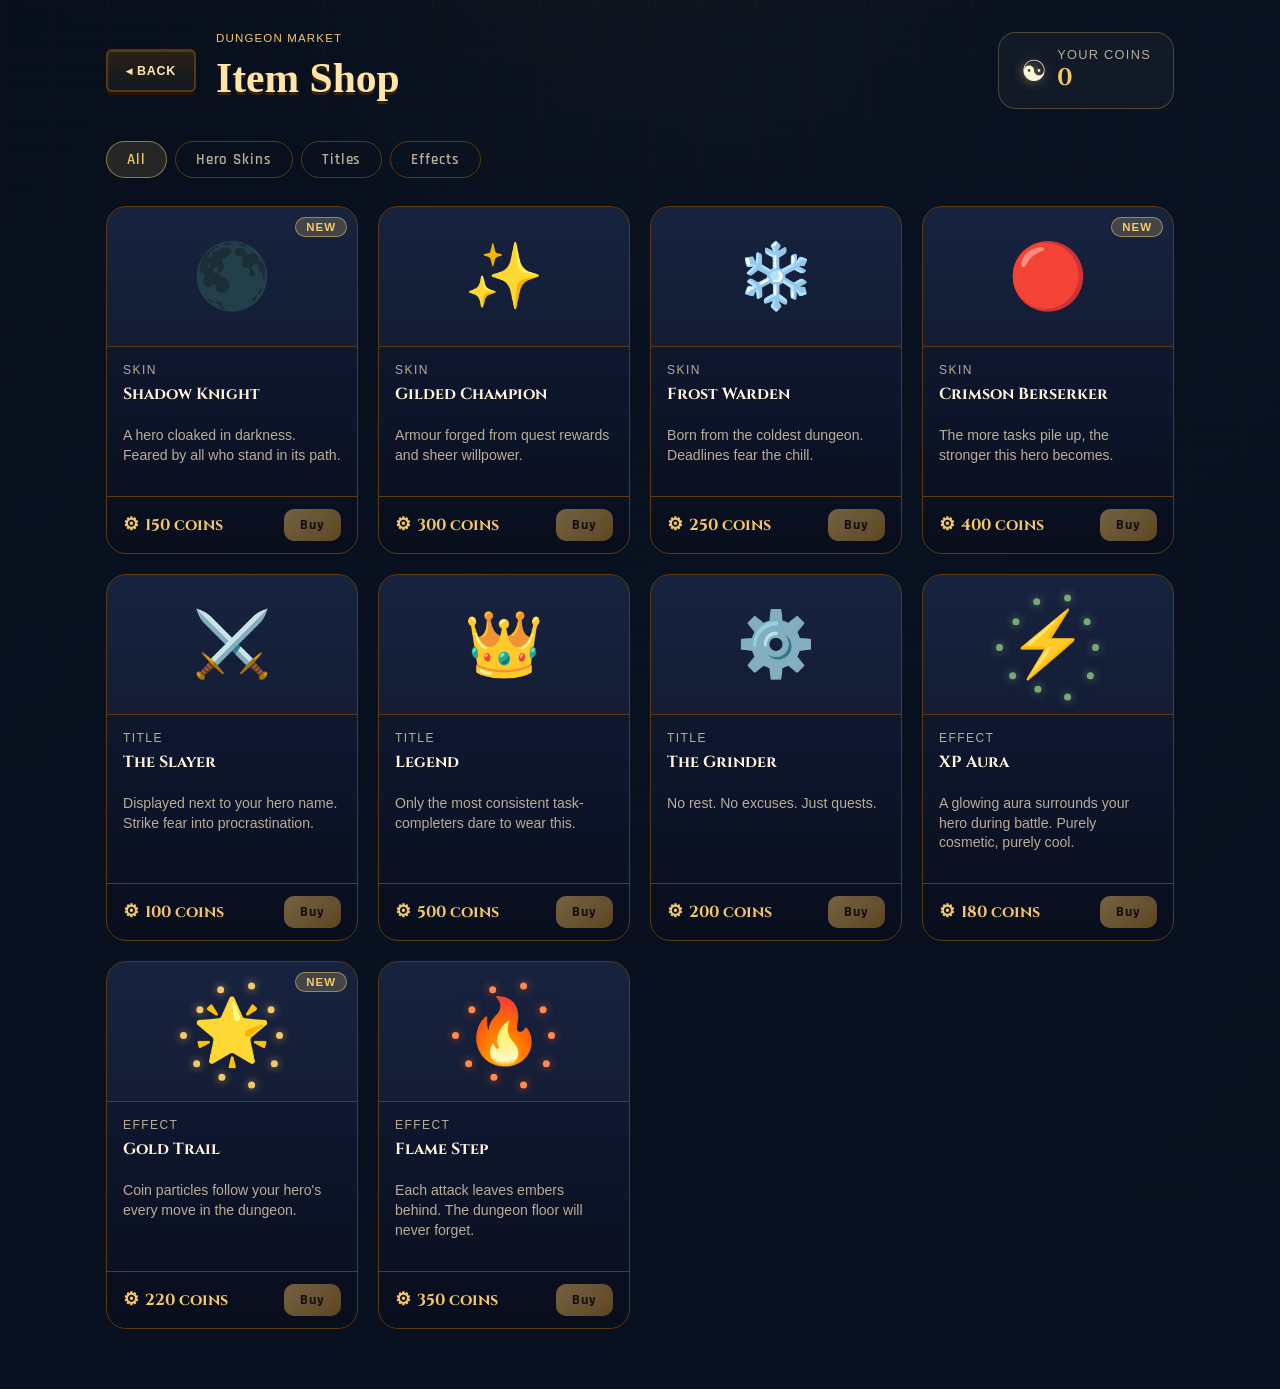
==== commit 04f91461: "Restore project files and UI changes" ====
--- a/task-slayer/shop.html
+++ b/task-slayer/shop.html
@@ -146,6 +146,46 @@
       background: rgba(255, 255, 255, 0.025);
       border-bottom: 1px solid var(--panel-border);
       position: relative;
+    }
+
+    .shop-preview-effect-ring {
+      position: absolute;
+      inset: 22px 42px;
+      pointer-events: none;
+      border-radius: 50%;
+      animation: shopParticleOrbit 3.2s linear infinite;
+    }
+
+    .shop-preview-particle {
+      position: absolute;
+      left: 50%;
+      top: 50%;
+      width: 7px;
+      height: 7px;
+      border-radius: 50%;
+      background: var(--shop-particle-color, var(--gold));
+      box-shadow: 0 0 10px var(--shop-particle-glow, rgba(247, 207, 109, 0.68));
+      transform:
+        rotate(var(--particle-angle))
+        translateX(var(--particle-radius, 48px))
+        rotate(calc(-1 * var(--particle-angle)));
+      animation: shopParticlePulse 1s ease-in-out infinite alternate;
+      animation-delay: var(--particle-delay, 0s);
+    }
+
+    .shop-preview-effect-ring.effect-gold-trail {
+      --shop-particle-color: #f4c76b;
+      --shop-particle-glow: rgba(244, 199, 107, 0.72);
+    }
+
+    .shop-preview-effect-ring.effect-xp-aura {
+      --shop-particle-color: #77a977;
+      --shop-particle-glow: rgba(119, 169, 119, 0.72);
+    }
+
+    .shop-preview-effect-ring.effect-fire {
+      --shop-particle-color: #ff8a4c;
+      --shop-particle-glow: rgba(255, 96, 50, 0.72);
     }
 
     .shop-item-badge {
@@ -310,6 +350,15 @@
       display: block;
     }
 
+    @keyframes shopParticleOrbit {
+      to { transform: rotate(360deg); }
+    }
+
+    @keyframes shopParticlePulse {
+      from { opacity: 0.45; scale: 0.75; }
+      to { opacity: 1; scale: 1.15; }
+    }
+
     @media (max-width: 600px) {
       .shop-header {
         flex-direction: column;
@@ -449,6 +498,7 @@
     ];
 
     let coins = 0;
+    let coinsInfinite = false;
     let ownedItems = new Set(JSON.parse(localStorage.getItem("shop_owned") || "[]"));
     let equippedItems = new Set(JSON.parse(localStorage.getItem("shop_equipped") || "[]"));
     let activeCategory = "all";
@@ -457,6 +507,21 @@
     const gridEl = document.getElementById("shop-grid");
     const toastEl = document.getElementById("shop-toast");
     let toastTimer = null;
+
+    const EFFECT_CLASSES = {
+      effect_xp_boost: "effect-xp-aura",
+      effect_gold_trail: "effect-gold-trail",
+      effect_fire: "effect-fire",
+    };
+
+    function renderEffectPreview(item) {
+      if (item.category !== "effect") return "";
+      const effectClass = EFFECT_CLASSES[item.id] || "effect-gold-trail";
+      const particles = Array.from({ length: 10 }, (_, i) => (
+        `<span class="shop-preview-particle" style="--particle-angle:${i * 36}deg;--particle-radius:${44 + (i % 3) * 4}px;--particle-delay:${i * -0.08}s"></span>`
+      )).join("");
+      return `<span class="shop-preview-effect-ring ${effectClass}">${particles}</span>`;
+    }
 
     function showToast(msg, isError = false) {
       toastEl.textContent = msg;
@@ -486,7 +551,7 @@
       filtered.forEach((item) => {
         const owned = ownedItems.has(item.id);
         const equipped = equippedItems.has(item.id);
-        const canAfford = coins >= item.price;
+        const canAfford = coinsInfinite || coins >= item.price;
 
         let badgeHtml = "";
         if (equipped) {
@@ -510,6 +575,7 @@
         card.className = `shop-item${owned ? " owned" : ""}${equipped ? " equipped" : ""}`;
         card.innerHTML = `
           <div class="shop-item-preview">
+            ${renderEffectPreview(item)}
             ${item.icon}
             ${badgeHtml}
           </div>
@@ -535,15 +601,19 @@
           const id = btn.dataset.id;
           const item = SHOP_ITEMS.find((i) => i.id === id);
           if (!item) return;
-          if (coins < item.price) {
+          if (!coinsInfinite && coins < item.price) {
             showToast("Not enough coins.", true);
             return;
           }
-          coins -= item.price;
+          if (!coinsInfinite) {
+            coins -= item.price;
+          }
           ownedItems.add(id);
           saveStorage();
-          updateWalletOnServer();
-          walletEl.textContent = coins;
+          if (!coinsInfinite) {
+            updateWalletOnServer();
+          }
+          walletEl.textContent = coinsInfinite ? "∞" : coins;
           showToast(`Purchased: ${item.name}!`);
           renderGrid();
         });
@@ -586,9 +656,11 @@
         });
         if (!res.ok) throw new Error("not logged in");
         const data = await res.json();
+        coinsInfinite = Boolean(data.coinsInfinite);
         coins = data.coins ?? 0;
-        walletEl.textContent = coins;
+        walletEl.textContent = coinsInfinite ? "∞" : coins;
       } catch (_) {
+        coinsInfinite = false;
         walletEl.textContent = "0";
         coins = 0;
       }
--- a/task-slayer/css/style.css
+++ b/task-slayer/css/style.css
@@ -134,6 +134,22 @@
   max-width: 140px;
 }
 
+.equipped-title {
+  display: inline-flex;
+  align-items: center;
+  margin-left: 8px;
+  padding: 3px 8px;
+  border: 1px solid rgba(244, 199, 107, 0.38);
+  border-radius: 999px;
+  background: rgba(244, 199, 107, 0.1);
+  color: var(--gold-soft);
+  font-size: 0.72rem;
+  font-weight: 700;
+  letter-spacing: 0.06em;
+  text-transform: uppercase;
+  vertical-align: middle;
+}
+
 body.battle-mode .top-bar {
   display: none;
 }
@@ -399,6 +415,48 @@
   border-radius: 20px;
   overflow: hidden;
   background: linear-gradient(180deg, rgba(18, 28, 53, 0.92), rgba(10, 15, 28, 0.96));
+}
+
+.hero-effect-ring {
+  position: absolute;
+  inset: 11%;
+  z-index: 3;
+  pointer-events: none;
+  border-radius: 50%;
+  animation: heroParticleOrbit 3.4s linear infinite;
+}
+
+.hero-effect-particle {
+  position: absolute;
+  left: 50%;
+  top: 50%;
+  width: 8px;
+  height: 8px;
+  border-radius: 50%;
+  background: var(--particle-color, var(--gold));
+  box-shadow: 0 0 10px var(--particle-glow, rgba(244, 199, 107, 0.65));
+  transform:
+    rotate(var(--particle-angle))
+    translateX(var(--particle-radius, 46%))
+    rotate(calc(-1 * var(--particle-angle)));
+  opacity: 0.88;
+  animation: heroParticlePulse 1.1s ease-in-out infinite alternate;
+  animation-delay: var(--particle-delay, 0s);
+}
+
+.hero-effect-ring.effect-gold-trail {
+  --particle-color: #f4c76b;
+  --particle-glow: rgba(244, 199, 107, 0.72);
+}
+
+.hero-effect-ring.effect-xp-aura {
+  --particle-color: #77a977;
+  --particle-glow: rgba(119, 169, 119, 0.7);
+}
+
+.hero-effect-ring.effect-fire {
+  --particle-color: #ff8a4c;
+  --particle-glow: rgba(255, 96, 50, 0.72);
 }
 
 .asset-media,
@@ -942,6 +1000,86 @@
   pointer-events: none;
 }
 
+.fight-overlay {
+  position: absolute;
+  inset: 0;
+  z-index: 30;
+  display: flex;
+  align-items: center;
+  justify-content: center;
+  pointer-events: none;
+  background: transparent;
+}
+
+.fight-overlay[hidden] {
+  display: none;
+}
+
+.fight-pixel-btn {
+  pointer-events: auto;
+  position: relative;
+  border: 0;
+  outline: 0;
+  padding: 0;
+  cursor: pointer;
+  background: transparent;
+  color: #f4c76b;
+  font-family: "Press Start 2P", cursive;
+  font-size: clamp(3rem, 10vw, 7rem);
+  line-height: 1;
+  text-align: center;
+  text-shadow:
+    0 4px 0 #5a3b12,
+    0 8px 18px rgba(0, 0, 0, 0.45),
+    0 0 14px rgba(244, 199, 107, 0.35);
+  display: flex;
+  flex-direction: column;
+  align-items: center;
+  user-select: none;
+  animation:
+    fightPulse 1s ease-in-out infinite,
+    fightFloat 2.4s ease-in-out infinite;
+  transition:
+    transform 0.12s ease,
+    filter 0.12s ease;
+}
+
+.fight-pixel-btn::before {
+  content: "";
+  position: absolute;
+  inset: -28px -42px;
+  z-index: -1;
+  pointer-events: none;
+  background: radial-gradient(circle, rgba(0, 0, 0, 0.22), transparent 68%);
+}
+
+.fight-pixel-btn span {
+  margin-top: 18px;
+  color: rgba(255, 235, 190, 0.85);
+  font-size: 0.65rem;
+  letter-spacing: 0.15em;
+  text-shadow:
+    0 2px 0 #5a3b12,
+    0 6px 14px rgba(0, 0, 0, 0.48);
+}
+
+.fight-pixel-btn:hover {
+  transform: scale(1.05);
+  filter: brightness(1.08);
+}
+
+.fight-pixel-btn:active {
+  transform: scale(0.96);
+}
+
+.fight-pixel-btn.is-starting {
+  animation: fightStartFlash 260ms ease forwards;
+}
+
+.battle-screen.fight-shake {
+  animation: fightScreenShake 260ms ease;
+}
+
 .battle-top-nav {
   position: absolute;
   top: 18px;
@@ -1136,6 +1274,23 @@
   visibility: hidden;
 }
 
+.hero-actor.is-hit::after,
+.monster-actor.is-hit::after {
+  content: "";
+  position: absolute;
+  inset: 0;
+  z-index: 3;
+  pointer-events: none;
+  background: rgba(255, 255, 255, 0.92);
+  mix-blend-mode: screen;
+  animation: hitFlash 420ms steps(5, end) both;
+}
+
+.hero-actor.is-hit .asset-media,
+.monster-actor.is-hit .asset-media {
+  animation: hitSpriteFlash 420ms steps(5, end) both;
+}
+
 .monster-actor {
   z-index: 4;
 }
@@ -1205,6 +1360,23 @@
   }
 }
 
+@keyframes heroParticleOrbit {
+  to {
+    transform: rotate(360deg);
+  }
+}
+
+@keyframes heroParticlePulse {
+  from {
+    opacity: 0.42;
+    scale: 0.76;
+  }
+  to {
+    opacity: 1;
+    scale: 1.18;
+  }
+}
+
 @keyframes floatUp {
   0% {
     opacity: 0;
@@ -1216,6 +1388,78 @@
   100% {
     opacity: 0;
     transform: translate(-50%, -48px) scale(1.05);
+  }
+}
+
+@keyframes hitFlash {
+  0%,
+  18%,
+  42% {
+    opacity: 0.95;
+  }
+  10%,
+  30%,
+  55%,
+  100% {
+    opacity: 0;
+  }
+}
+
+@keyframes hitSpriteFlash {
+  0%,
+  18%,
+  42% {
+    filter: brightness(3.2) saturate(0.2);
+  }
+  10%,
+  30%,
+  55%,
+  100% {
+    filter: none;
+  }
+}
+
+@keyframes fightPulse {
+  0%,
+  100% {
+    opacity: 1;
+  }
+  50% {
+    opacity: 0.88;
+  }
+}
+
+@keyframes fightFloat {
+  0%,
+  100% {
+    translate: 0 0;
+  }
+  50% {
+    translate: 0 -4px;
+  }
+}
+
+@keyframes fightStartFlash {
+  to {
+    opacity: 0;
+    transform: scale(1.18);
+    filter: brightness(1.35);
+  }
+}
+
+@keyframes fightScreenShake {
+  0%,
+  100% {
+    transform: translateX(0);
+  }
+  25% {
+    transform: translateX(-3px);
+  }
+  50% {
+    transform: translateX(3px);
+  }
+  75% {
+    transform: translateX(-2px);
   }
 }
 
@@ -2017,7 +2261,8 @@
 }
 
 .achievements-btn,
-.shop-btn {
+.shop-btn,
+.chart-btn {
   font-size: 0.9rem !important;
   padding: 12px 22px !important;
 }
@@ -2497,3 +2742,666 @@
   color: var(--panel-border);
   font-weight: 400;
 }
+
+/* Habitica-inspired fantasy productivity redesign */
+:root {
+  --bg-primary: #07101f;
+  --bg-secondary: #10192b;
+  --bg-panel: #151b27;
+  --bg-panel-soft: #1b2433;
+  --panel-border: #5a3b12;
+  --panel-inner-border: rgba(244, 199, 107, 0.22);
+  --panel-glow: rgba(0, 0, 0, 0);
+  --text-primary: #fff3dc;
+  --text-muted: #b9ad99;
+  --gold: #f4c76b;
+  --gold-soft: #ffe6a8;
+  --gold-dark: #c88b2d;
+  --red: #c65f5f;
+  --green: #77a977;
+  --easy: #88b88a;
+  --medium: #f4c76b;
+  --hard: #c65f5f;
+  --button-top: #f4c76b;
+  --button-bottom: #c88b2d;
+  --shadow-heavy: 0 18px 0 rgba(42, 24, 6, 0.36), 0 26px 52px rgba(0, 0, 0, 0.52);
+}
+
+body {
+  font-family: "Inter", sans-serif;
+  color: var(--text-primary);
+  background:
+    linear-gradient(rgba(7, 16, 31, 0.72), rgba(7, 16, 31, 0.92)),
+    radial-gradient(circle at 50% -10%, rgba(244, 199, 107, 0.12), transparent 28%),
+    repeating-linear-gradient(0deg, rgba(255, 255, 255, 0.018) 0 1px, transparent 1px 5px),
+    linear-gradient(135deg, #070b14 0%, #101827 52%, #080c15 100%);
+}
+
+body::before {
+  background:
+    linear-gradient(90deg, rgba(244, 199, 107, 0.035) 1px, transparent 1px),
+    linear-gradient(rgba(244, 199, 107, 0.026) 1px, transparent 1px);
+  background-size: 54px 54px;
+  mask-image: linear-gradient(to bottom, rgba(0, 0, 0, 0.62), transparent 78%);
+}
+
+.page-shell {
+  width: min(1560px, 100%);
+  padding: 18px 18px 40px;
+}
+
+h1,
+h2,
+h3,
+h4,
+.modal-title,
+.quest-archive-row-title,
+.achievement-name,
+.slider-value-badge,
+.modal-reward-value {
+  font-family: "Press Start 2P", cursive;
+  letter-spacing: 0;
+  line-height: 1.45;
+}
+
+h1 {
+  font-size: clamp(1.35rem, 2.4vw, 2.15rem);
+  color: var(--gold-soft);
+  text-shadow: 0 3px 0 #3b2407;
+}
+
+h2 {
+  font-size: clamp(0.9rem, 1.35vw, 1.15rem);
+}
+
+h3,
+h4 {
+  font-size: 0.82rem;
+}
+
+.eyebrow,
+.level-label,
+.intent-label,
+.field-label,
+.form-hint,
+.field-hint,
+.scene-chip,
+.quest-pill,
+.progress-pill,
+.completed-badge,
+.archive-field-label,
+.achievement-status {
+  font-family: "Inter", sans-serif;
+  letter-spacing: 0.1em;
+}
+
+.eyebrow {
+  color: var(--gold);
+  font-size: 0.72rem;
+}
+
+.panel,
+.modal-card,
+.auth-shell {
+  border: 3px solid var(--panel-border);
+  border-radius: 8px;
+  background:
+    linear-gradient(180deg, rgba(255, 255, 255, 0.035), transparent 22%),
+    repeating-linear-gradient(135deg, rgba(255, 255, 255, 0.022) 0 2px, transparent 2px 11px),
+    linear-gradient(180deg, #1c2536, #101724);
+  box-shadow:
+    inset 0 0 0 1px var(--panel-inner-border),
+    inset 0 3px 0 rgba(255, 230, 168, 0.08),
+    0 5px 0 #2d1c08,
+    0 18px 34px rgba(0, 0, 0, 0.46);
+}
+
+.panel::before,
+.modal-card::before,
+.auth-shell::after {
+  content: "";
+  position: absolute;
+  inset: 7px;
+  pointer-events: none;
+  border: 1px solid rgba(244, 199, 107, 0.16);
+  border-radius: 4px;
+}
+
+.panel::after {
+  background:
+    linear-gradient(180deg, rgba(255, 230, 168, 0.06), transparent 30%),
+    linear-gradient(90deg, rgba(244, 199, 107, 0.08), transparent 12%, transparent 88%, rgba(244, 199, 107, 0.08));
+}
+
+.top-bar {
+  grid-template-columns: minmax(250px, 1.2fr) 120px 118px minmax(270px, 0.8fr) auto;
+  gap: 12px;
+  padding: 18px;
+  align-items: stretch;
+}
+
+.top-bar > div:first-child {
+  align-self: center;
+}
+
+.level-box,
+.coins-box,
+.xp-wrapper,
+.detail-card,
+.summary-meta-card,
+.selected-task-summary,
+.stat-row,
+.quest-list-item,
+.progress-entry,
+.completed-quest-item,
+.quest-archive-row,
+.achievement-card {
+  border: 1px solid rgba(90, 59, 18, 0.85);
+  border-radius: 6px;
+  background:
+    linear-gradient(180deg, rgba(244, 199, 107, 0.055), rgba(255, 255, 255, 0.018)),
+    rgba(8, 13, 23, 0.48);
+}
+
+.coins-value,
+.level-value {
+  font-family: "Press Start 2P", cursive;
+  font-size: 1.35rem;
+  color: var(--gold);
+  text-shadow: 0 2px 0 #3b2407;
+}
+
+.xp-bar,
+.hp-bar,
+.quest-progress-bar {
+  height: 18px;
+  border: 2px solid #3b2407;
+  border-radius: 5px;
+  background: #0b111d;
+  box-shadow: inset 0 3px 8px rgba(0, 0, 0, 0.7);
+}
+
+.xp-fill,
+.quest-progress-fill {
+  background: linear-gradient(180deg, #ffe6a8, #f4c76b 45%, #c88b2d);
+  box-shadow: inset 0 1px 0 #fff3c6;
+}
+
+.hp-fill {
+  background: linear-gradient(180deg, #e18878, #b84b4b);
+  box-shadow: inset 0 1px 0 #ffb3a1;
+}
+
+.scene {
+  gap: 18px;
+}
+
+.scene-banner {
+  padding: 17px 18px;
+}
+
+.scene-banner-actions {
+  flex-wrap: wrap;
+  justify-content: flex-end;
+}
+
+.scene-chip,
+.difficulty-tag,
+.quest-pill,
+.progress-pill,
+.quest-deadline-badge,
+.slider-value-badge,
+.achievement-status,
+.quest-archive-meta-pill {
+  border-radius: 4px;
+  border: 1px solid rgba(244, 199, 107, 0.3);
+  color: var(--gold-soft);
+  background: rgba(244, 199, 107, 0.09);
+}
+
+.danger-chip,
+.quest-pill.deadline-expired,
+.progress-pill.hard,
+.quest-pill.hard {
+  color: #f1a6a0;
+  border-color: rgba(198, 95, 95, 0.42);
+  background: rgba(198, 95, 95, 0.12);
+}
+
+.action-button,
+.tutorial-nav-btn.tutorial-next-btn,
+.chart-controls button.active {
+  min-height: 42px;
+  border: 3px solid #5a3b12 !important;
+  border-radius: 8px !important;
+  padding: 11px 17px;
+  color: #2b1805 !important;
+  font: 800 0.78rem "Inter", sans-serif !important;
+  letter-spacing: 0.06em !important;
+  text-transform: uppercase;
+  background: linear-gradient(#f7d98a, #f4c76b 42%, #c88b2d) !important;
+  box-shadow:
+    inset 0 2px 0 #ffe6a8,
+    0 4px 0 #3b2407,
+    0 10px 16px rgba(0, 0, 0, 0.28) !important;
+}
+
+.action-button:hover,
+.difficulty-option:hover,
+.quest-list-item:hover,
+.tutorial-nav-btn:hover,
+.chart-controls button:hover {
+  transform: translateY(-1px);
+  filter: brightness(1.05) saturate(1.03);
+}
+
+.action-button:active,
+.difficulty-option:active,
+.tutorial-nav-btn:active,
+.chart-controls button:active {
+  transform: translateY(3px);
+  box-shadow:
+    inset 0 2px 0 #ffe6a8,
+    0 1px 0 #3b2407 !important;
+}
+
+.cancel-quest-btn,
+.tutorial-btn,
+.quest-edit-btn,
+.chart-controls button {
+  color: var(--gold-soft) !important;
+  border: 2px solid rgba(90, 59, 18, 0.95) !important;
+  border-radius: 6px !important;
+  background: linear-gradient(180deg, rgba(46, 34, 20, 0.92), rgba(20, 25, 35, 0.92)) !important;
+  box-shadow: inset 0 1px 0 rgba(255, 230, 168, 0.13), 0 3px 0 #241507 !important;
+}
+
+.delete-quest-btn {
+  border-color: #5e2019 !important;
+  background: linear-gradient(180deg, #c65f5f, #8f3434) !important;
+  color: #fff3dc !important;
+}
+
+.shop-btn,
+.achievements-btn,
+.chart-btn,
+.tutorial-btn {
+  font-size: 0.72rem !important;
+  padding: 9px 13px !important;
+}
+
+.info-overview-grid {
+  grid-template-columns: minmax(210px, 0.72fr) minmax(420px, 1.8fr) minmax(230px, 0.78fr);
+  gap: 16px;
+  align-items: stretch;
+}
+
+.compact-panel {
+  padding: 16px;
+}
+
+.current-quest-panel {
+  min-height: 390px;
+  padding: 22px;
+  background:
+    linear-gradient(180deg, rgba(244, 199, 107, 0.1), transparent 24%),
+    radial-gradient(circle at 50% 18%, rgba(244, 199, 107, 0.12), transparent 34%),
+    linear-gradient(180deg, #202b3f, #111827);
+}
+
+.current-quest-panel::before {
+  border-color: rgba(244, 199, 107, 0.24);
+}
+
+.battle-heading {
+  align-items: flex-start;
+}
+
+.task-description {
+  margin-top: 24px;
+  font-size: 1rem;
+  color: #d8cebe;
+}
+
+.info-cards {
+  margin-top: 28px;
+}
+
+.asset-frame {
+  border: 2px solid rgba(90, 59, 18, 0.92);
+  border-radius: 6px;
+  background:
+    linear-gradient(180deg, rgba(244, 199, 107, 0.06), transparent 28%),
+    linear-gradient(180deg, #111929, #090e18);
+}
+
+.battle-stage-frame,
+#battle-scene .asset-frame.battle-stage-frame {
+  border: 0;
+  border-radius: 0;
+  background: transparent;
+  box-shadow: none;
+}
+
+.compact-portrait {
+  min-height: 248px;
+}
+
+.asset-label {
+  border-radius: 5px;
+  border-color: rgba(244, 199, 107, 0.28);
+  font-family: "Press Start 2P", cursive;
+  font-size: 0.64rem;
+}
+
+.quest-dashboard-grid {
+  grid-template-columns: minmax(290px, 0.88fr) minmax(380px, 1.22fr) minmax(330px, 1fr);
+  gap: 16px;
+  align-items: start;
+}
+
+.create-quest-panel,
+.active-quests-panel,
+.completed-quests-panel,
+.quest-detail-panel,
+.quest-log-panel {
+  padding: 18px;
+}
+
+.active-quests-panel {
+  min-height: 500px;
+}
+
+.quest-board-column {
+  gap: 16px;
+}
+
+.active-quest-list {
+  max-height: 520px;
+}
+
+.quest-list-item {
+  border-left: 5px solid rgba(244, 199, 107, 0.35);
+  border-radius: 6px;
+}
+
+.quest-list-item.is-selected {
+  border-color: var(--gold);
+  border-left-color: var(--gold);
+  background:
+    linear-gradient(90deg, rgba(244, 199, 107, 0.14), rgba(244, 199, 107, 0.03)),
+    rgba(18, 24, 36, 0.86);
+  box-shadow:
+    inset 0 0 0 1px rgba(255, 230, 168, 0.1),
+    0 5px 0 #2d1c08,
+    0 16px 28px rgba(0, 0, 0, 0.28);
+}
+
+.form-field input,
+.form-field textarea,
+.form-field select,
+.quest-search-input,
+.archive-input,
+.archive-select {
+  border: 2px solid rgba(90, 59, 18, 0.86);
+  border-radius: 6px;
+  background: rgba(5, 9, 16, 0.62);
+  color: var(--text-primary);
+  font-family: "Inter", sans-serif;
+}
+
+.form-field input:focus,
+.form-field textarea:focus,
+.form-field select:focus,
+.quest-search-input:focus,
+.archive-input:focus,
+.archive-select:focus,
+.difficulty-option:focus {
+  border-color: var(--gold);
+  box-shadow: 0 0 0 3px rgba(244, 199, 107, 0.13);
+}
+
+.difficulty-toggle {
+  gap: 8px;
+}
+
+.difficulty-option {
+  min-height: 40px;
+  border: 2px solid rgba(90, 59, 18, 0.86);
+  border-radius: 6px;
+  color: var(--text-muted);
+  background: rgba(5, 9, 16, 0.45);
+  font: 800 0.72rem "Inter", sans-serif;
+  text-transform: uppercase;
+}
+
+.difficulty-option.is-active.easy-option,
+.quest-pill.easy,
+.progress-pill.easy {
+  color: #bfe1bc;
+  border-color: rgba(119, 169, 119, 0.48);
+  background: rgba(119, 169, 119, 0.15);
+}
+
+.difficulty-option.is-active.medium-option,
+.quest-pill.medium,
+.progress-pill.medium {
+  color: var(--gold-soft);
+  border-color: rgba(244, 199, 107, 0.52);
+  background: rgba(244, 199, 107, 0.14);
+}
+
+.difficulty-option.is-active.hard-option {
+  color: #f1a6a0;
+  border-color: rgba(198, 95, 95, 0.52);
+  background: rgba(198, 95, 95, 0.14);
+}
+
+.combat-log,
+.mini-log,
+.quest-archive-list-wrap {
+  border: 2px solid rgba(90, 59, 18, 0.82);
+  border-radius: 6px;
+  background: rgba(3, 7, 13, 0.48);
+}
+
+.combat-log p,
+.mini-log p {
+  border-left: 3px solid rgba(244, 199, 107, 0.34);
+  border-radius: 4px;
+  background: rgba(244, 199, 107, 0.055);
+}
+
+.battle-feed {
+  border-radius: 8px;
+  background:
+    linear-gradient(180deg, rgba(28, 37, 54, 0.92), rgba(10, 15, 24, 0.92));
+}
+
+.battle-nav-link {
+  color: var(--gold-soft);
+  font-family: "Inter", sans-serif;
+}
+
+.pile,
+.status-bar {
+  border: 2px solid rgba(90, 59, 18, 0.92);
+  border-radius: 6px;
+  background: rgba(9, 13, 22, 0.9);
+  color: var(--gold-soft);
+  box-shadow: inset 0 1px 0 rgba(255, 230, 168, 0.08), 0 5px 18px rgba(0, 0, 0, 0.34);
+}
+
+.pile {
+  padding: 8px 10px;
+  font-family: "Inter", sans-serif;
+}
+
+.modal-overlay {
+  background: rgba(4, 7, 12, 0.78);
+}
+
+.modal-title {
+  font-size: 1rem;
+  color: var(--gold);
+  text-shadow: 0 2px 0 #3b2407;
+}
+
+.auth-overlay {
+  background:
+    linear-gradient(rgba(80, 42, 15, 0.35), rgba(80, 42, 15, 0.35)),
+    linear-gradient(135deg, #2b1805 0%, #6d4212 45%, #c88b2d 100%);
+}
+
+.auth-copy,
+.auth-overlay-copy,
+.quest-archive-subtitle,
+.archive-search-hint,
+.archive-filter-legend {
+  color: var(--text-muted);
+}
+
+.login-warning-banner {
+  border-radius: 6px;
+  border: 2px solid rgba(198, 95, 95, 0.72);
+  background: linear-gradient(180deg, #8f3434, #592121);
+  box-shadow: 0 5px 0 #30100d, 0 18px 28px rgba(0, 0, 0, 0.32);
+}
+
+.tutorial-card {
+  border: 3px solid var(--panel-border);
+  border-radius: 8px;
+  background:
+    linear-gradient(180deg, #202b3f, #111827);
+  box-shadow: 0 5px 0 #2d1c08, 0 22px 48px rgba(0, 0, 0, 0.55);
+}
+
+.tutorial-title {
+  font-family: "Press Start 2P", cursive;
+  font-size: 0.82rem;
+  color: var(--gold);
+  text-shadow: 0 2px 0 #3b2407;
+}
+
+.tutorial-body,
+.tutorial-skip-btn,
+.tutorial-nav-btn {
+  font-family: "Inter", sans-serif;
+}
+
+.chart-modal-content,
+#chart-container canvas {
+  background: #101724;
+}
+
+@media (max-width: 1240px) {
+  .info-overview-grid {
+    grid-template-columns: minmax(0, 1fr) minmax(0, 1fr);
+  }
+
+  .current-quest-panel {
+    grid-column: 1 / -1;
+    grid-row: 1;
+  }
+
+  .quest-dashboard-grid {
+    grid-template-columns: minmax(0, 1fr) minmax(0, 1fr);
+  }
+
+  .quest-detail-panel {
+    grid-column: 1 / -1;
+  }
+}
+
+@media (max-width: 980px) {
+  .top-bar {
+    display: grid;
+    grid-template-columns: 1fr 1fr;
+  }
+
+  .top-bar > div:first-child,
+  .xp-wrapper,
+  .header-auth {
+    grid-column: 1 / -1;
+  }
+
+  .scene-banner {
+    align-items: stretch;
+  }
+
+  .scene-banner-actions {
+    justify-content: stretch;
+  }
+
+  .scene-banner-actions > * {
+    flex: 1 1 150px;
+  }
+
+  .action-button {
+    width: auto;
+  }
+}
+
+@media (max-width: 760px) {
+  .page-shell {
+    width: 100%;
+    padding: 12px 10px 88px;
+  }
+
+  .info-overview-grid,
+  .quest-dashboard-grid,
+  .summary-meta-row,
+  .info-cards {
+    grid-template-columns: 1fr;
+  }
+
+  .current-quest-panel,
+  .quest-detail-panel {
+    grid-column: auto;
+  }
+
+  .top-bar {
+    grid-template-columns: 1fr;
+  }
+
+  .level-box,
+  .coins-box,
+  .xp-wrapper,
+  .detail-card,
+  .summary-meta-card {
+    padding: 13px;
+  }
+
+  .battle-heading,
+  .section-head,
+  .summary-header-row,
+  .quest-archive-header,
+  .achievements-modal-header,
+  .edit-modal-actions {
+    flex-direction: column;
+    align-items: stretch;
+  }
+
+  .form-footer,
+  .progress-footer,
+  .edit-modal-right-actions,
+  .completed-head-actions {
+    flex-direction: column;
+    align-items: stretch;
+  }
+
+  .action-button,
+  .battle-nav-link,
+  .quest-edit-btn {
+    width: 100%;
+  }
+
+  .status-bar {
+    left: 10px;
+    right: 10px;
+    bottom: 10px;
+    justify-content: center;
+    flex-wrap: wrap;
+    border-radius: 6px;
+  }
+}
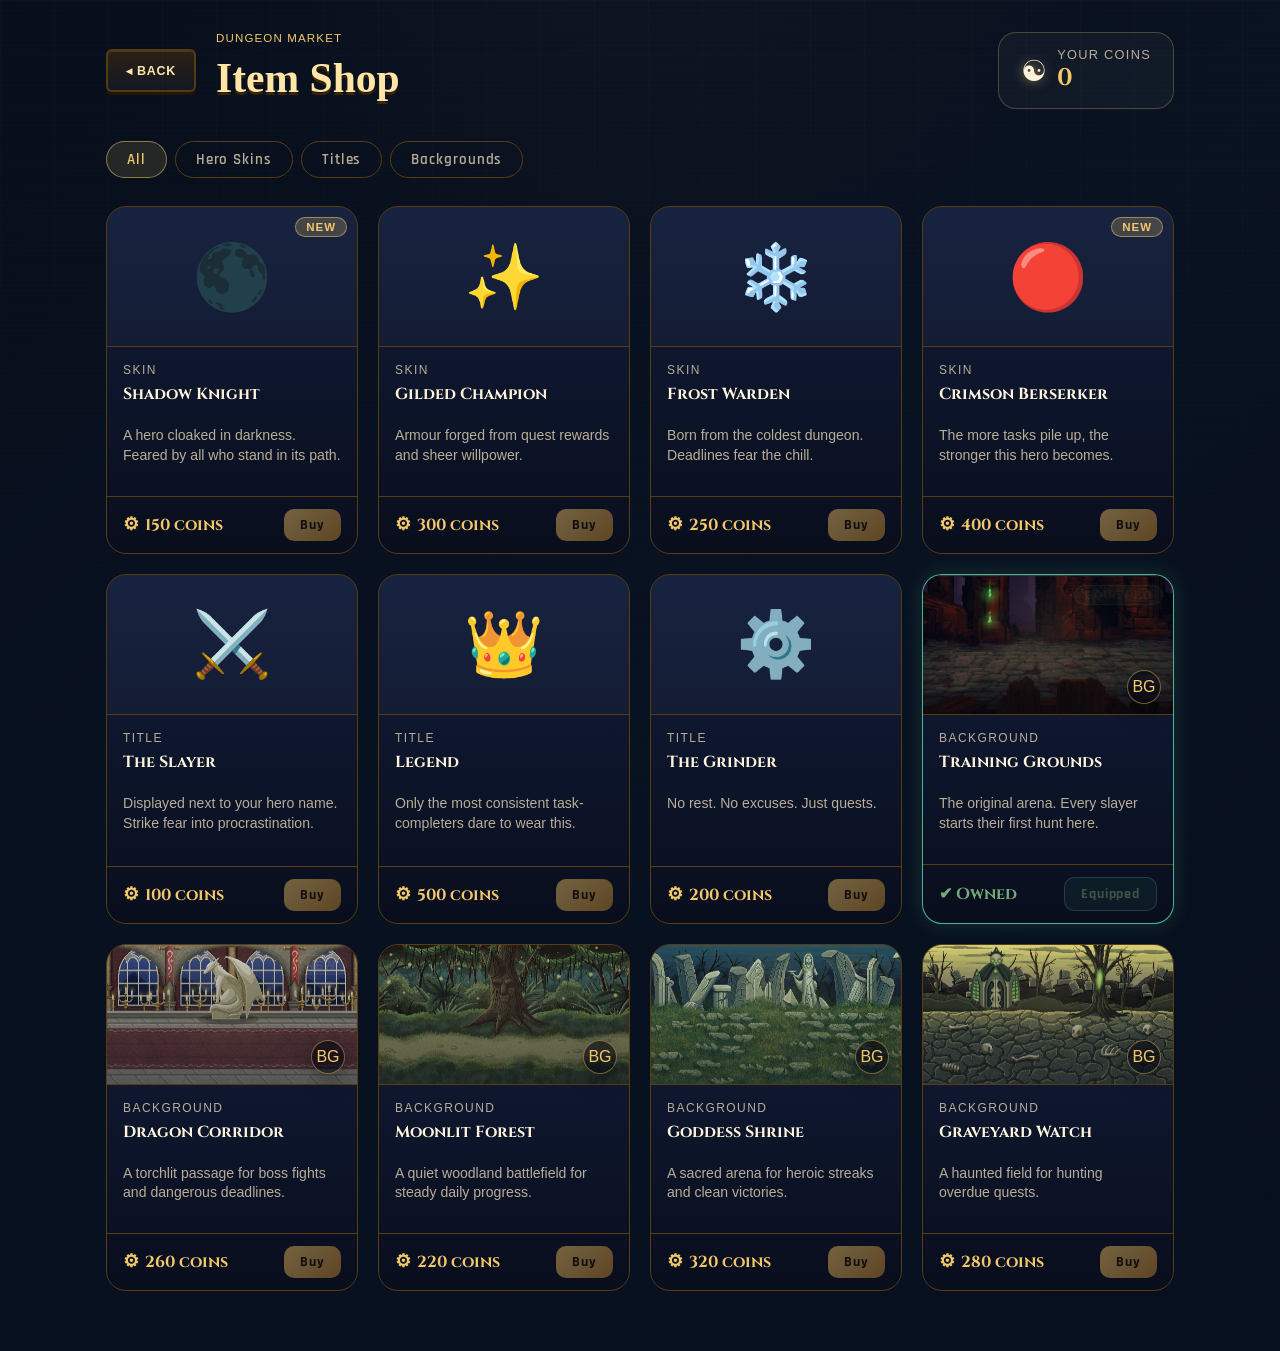
==== commit 6d7447f0: "更改ui" ====
--- a/task-slayer/shop.html
+++ b/task-slayer/shop.html
@@ -148,44 +148,48 @@
       position: relative;
     }
 
-    .shop-preview-effect-ring {
+    .shop-item-icon {
+      position: relative;
+      z-index: 2;
+      line-height: 1;
+    }
+
+    .shop-background-preview {
       position: absolute;
-      inset: 22px 42px;
+      inset: 0;
+      z-index: 1;
+      background-position: center;
+      background-size: cover;
+      background-repeat: no-repeat;
+      opacity: 0.88;
+    }
+
+    .shop-background-preview::after {
+      content: "";
+      position: absolute;
+      inset: 0;
+      background:
+        linear-gradient(180deg, rgba(5, 8, 18, 0.06), rgba(5, 8, 18, 0.45)),
+        radial-gradient(circle at 50% 42%, rgba(247, 207, 109, 0.12), transparent 46%);
       pointer-events: none;
+    }
+
+    .shop-item-icon.is-background-icon {
+      position: absolute;
+      right: 12px;
+      bottom: 10px;
+      z-index: 2;
+      display: inline-flex;
+      align-items: center;
+      justify-content: center;
+      width: 34px;
+      height: 34px;
       border-radius: 50%;
-      animation: shopParticleOrbit 3.2s linear infinite;
-    }
-
-    .shop-preview-particle {
-      position: absolute;
-      left: 50%;
-      top: 50%;
-      width: 7px;
-      height: 7px;
-      border-radius: 50%;
-      background: var(--shop-particle-color, var(--gold));
-      box-shadow: 0 0 10px var(--shop-particle-glow, rgba(247, 207, 109, 0.68));
-      transform:
-        rotate(var(--particle-angle))
-        translateX(var(--particle-radius, 48px))
-        rotate(calc(-1 * var(--particle-angle)));
-      animation: shopParticlePulse 1s ease-in-out infinite alternate;
-      animation-delay: var(--particle-delay, 0s);
-    }
-
-    .shop-preview-effect-ring.effect-gold-trail {
-      --shop-particle-color: #f4c76b;
-      --shop-particle-glow: rgba(244, 199, 107, 0.72);
-    }
-
-    .shop-preview-effect-ring.effect-xp-aura {
-      --shop-particle-color: #77a977;
-      --shop-particle-glow: rgba(119, 169, 119, 0.72);
-    }
-
-    .shop-preview-effect-ring.effect-fire {
-      --shop-particle-color: #ff8a4c;
-      --shop-particle-glow: rgba(255, 96, 50, 0.72);
+      border: 1px solid rgba(247, 207, 109, 0.42);
+      background: rgba(5, 8, 18, 0.62);
+      color: var(--gold);
+      font-size: 1rem;
+      box-shadow: 0 8px 18px rgba(0, 0, 0, 0.28);
     }
 
     .shop-item-badge {
@@ -351,7 +355,8 @@
     }
 
     @keyframes shopParticleOrbit {
-      to { transform: rotate(360deg); }
+      from { transform: translate(-50%, -50%) rotate(0deg); }
+      to { transform: translate(-50%, -50%) rotate(360deg); }
     }
 
     @keyframes shopParticlePulse {
@@ -394,7 +399,7 @@
       <button class="shop-tab active" data-category="all">All</button>
       <button class="shop-tab" data-category="skin">Hero Skins</button>
       <button class="shop-tab" data-category="title">Titles</button>
-      <button class="shop-tab" data-category="effect">Effects</button>
+      <button class="shop-tab" data-category="background">Backgrounds</button>
     </div>
 
     <div class="shop-grid" id="shop-grid"></div>
@@ -495,6 +500,54 @@
         desc: "Each attack leaves embers behind. The dungeon floor will never forget.",
         price: 350,
       },
+      // Battle Backgrounds
+      {
+        id: "bg_default",
+        name: "Training Grounds",
+        category: "background",
+        icon: "BG",
+        image: "./images/Background.jpg",
+        desc: "The original arena. Every slayer starts their first hunt here.",
+        price: 0,
+      },
+      {
+        id: "bg_dragon_corridor",
+        name: "Dragon Corridor",
+        category: "background",
+        icon: "BG",
+        image: "./images/dragon_corridor.png",
+        desc: "A torchlit passage for boss fights and dangerous deadlines.",
+        price: 260,
+        badge: "new",
+      },
+      {
+        id: "bg_forest",
+        name: "Moonlit Forest",
+        category: "background",
+        icon: "BG",
+        image: "./images/forest.png",
+        desc: "A quiet woodland battlefield for steady daily progress.",
+        price: 220,
+      },
+      {
+        id: "bg_goddess",
+        name: "Goddess Shrine",
+        category: "background",
+        icon: "BG",
+        image: "./images/goddess.png",
+        desc: "A sacred arena for heroic streaks and clean victories.",
+        price: 320,
+        badge: "new",
+      },
+      {
+        id: "bg_graveyard",
+        name: "Graveyard Watch",
+        category: "background",
+        icon: "BG",
+        image: "./images/graveyard.png",
+        desc: "A haunted field for hunting overdue quests.",
+        price: 280,
+      },
     ];
 
     let coins = 0;
@@ -508,19 +561,27 @@
     const toastEl = document.getElementById("shop-toast");
     let toastTimer = null;
 
-    const EFFECT_CLASSES = {
-      effect_xp_boost: "effect-xp-aura",
-      effect_gold_trail: "effect-gold-trail",
-      effect_fire: "effect-fire",
-    };
-
-    function renderEffectPreview(item) {
-      if (item.category !== "effect") return "";
-      const effectClass = EFFECT_CLASSES[item.id] || "effect-gold-trail";
-      const particles = Array.from({ length: 10 }, (_, i) => (
-        `<span class="shop-preview-particle" style="--particle-angle:${i * 36}deg;--particle-radius:${44 + (i % 3) * 4}px;--particle-delay:${i * -0.08}s"></span>`
-      )).join("");
-      return `<span class="shop-preview-effect-ring ${effectClass}">${particles}</span>`;
+    const DEFAULT_BACKGROUND_ID = "bg_default";
+
+    function getVisibleShopItems() {
+      return SHOP_ITEMS.filter((item) => item.category !== "effect");
+    }
+
+    function renderBackgroundPreview(item) {
+      if (item.category !== "background" || !item.image) return "";
+      return `<span class="shop-background-preview" style="background-image:url('${item.image}')"></span>`;
+    }
+
+    function ensureDefaultBackground() {
+      const hasEquippedBackground = [...equippedItems].some((id) =>
+        getVisibleShopItems().some((item) => item.id === id && item.category === "background")
+      );
+
+      ownedItems.add(DEFAULT_BACKGROUND_ID);
+      if (!hasEquippedBackground) {
+        equippedItems.add(DEFAULT_BACKGROUND_ID);
+      }
+      saveStorage();
     }
 
     function showToast(msg, isError = false) {
@@ -537,9 +598,10 @@
     }
 
     function renderGrid() {
+      const visibleItems = getVisibleShopItems();
       const filtered = activeCategory === "all"
-        ? SHOP_ITEMS
-        : SHOP_ITEMS.filter((i) => i.category === activeCategory);
+        ? visibleItems
+        : visibleItems.filter((i) => i.category === activeCategory);
 
       gridEl.innerHTML = "";
 
@@ -575,8 +637,8 @@
         card.className = `shop-item${owned ? " owned" : ""}${equipped ? " equipped" : ""}`;
         card.innerHTML = `
           <div class="shop-item-preview">
-            ${renderEffectPreview(item)}
-            ${item.icon}
+            ${renderBackgroundPreview(item)}
+            <span class="shop-item-icon${item.category === "background" ? " is-background-icon" : ""}">${item.icon}</span>
             ${badgeHtml}
           </div>
           <div class="shop-item-body">
@@ -599,7 +661,7 @@
       gridEl.querySelectorAll("[data-action='buy']").forEach((btn) => {
         btn.addEventListener("click", () => {
           const id = btn.dataset.id;
-          const item = SHOP_ITEMS.find((i) => i.id === id);
+          const item = getVisibleShopItems().find((i) => i.id === id);
           if (!item) return;
           if (!coinsInfinite && coins < item.price) {
             showToast("Not enough coins.", true);
@@ -622,10 +684,10 @@
       gridEl.querySelectorAll("[data-action='equip']").forEach((btn) => {
         btn.addEventListener("click", () => {
           const id = btn.dataset.id;
-          const item = SHOP_ITEMS.find((i) => i.id === id);
+          const item = getVisibleShopItems().find((i) => i.id === id);
           if (!item) return;
           // Unequip any other item in the same category
-          SHOP_ITEMS.forEach((i) => {
+          getVisibleShopItems().forEach((i) => {
             if (i.category === item.category) equippedItems.delete(i.id);
           });
           equippedItems.add(id);
@@ -682,7 +744,10 @@
     });
 
     // Init
-    loadCoins().then(() => renderGrid());
+    loadCoins().then(() => {
+      ensureDefaultBackground();
+      renderGrid();
+    });
   </script>
 </body>
 </html>
--- a/task-slayer/css/style.css
+++ b/task-slayer/css/style.css
@@ -417,24 +417,30 @@
   background: linear-gradient(180deg, rgba(18, 28, 53, 0.92), rgba(10, 15, 28, 0.96));
 }
 
+.hero-particles,
 .hero-effect-ring {
   position: absolute;
-  inset: 11%;
+  inset: -10%;
   z-index: 3;
   pointer-events: none;
   border-radius: 50%;
+  background: transparent;
+  border: 0;
+  box-shadow: none;
+  overflow: visible;
   animation: heroParticleOrbit 3.4s linear infinite;
 }
 
+.hero-particle,
 .hero-effect-particle {
   position: absolute;
   left: 50%;
   top: 50%;
-  width: 8px;
-  height: 8px;
+  width: 4px;
+  height: 4px;
   border-radius: 50%;
   background: var(--particle-color, var(--gold));
-  box-shadow: 0 0 10px var(--particle-glow, rgba(244, 199, 107, 0.65));
+  box-shadow: 0 0 7px var(--particle-glow, rgba(244, 199, 107, 0.65));
   transform:
     rotate(var(--particle-angle))
     translateX(var(--particle-radius, 46%))
@@ -444,19 +450,27 @@
   animation-delay: var(--particle-delay, 0s);
 }
 
+.hero-particles.effect-default,
 .hero-effect-ring.effect-gold-trail {
   --particle-color: #f4c76b;
   --particle-glow: rgba(244, 199, 107, 0.72);
 }
 
+.hero-particles.effect-xp-aura,
 .hero-effect-ring.effect-xp-aura {
   --particle-color: #77a977;
   --particle-glow: rgba(119, 169, 119, 0.7);
 }
 
+.hero-particles.effect-fire,
 .hero-effect-ring.effect-fire {
   --particle-color: #ff8a4c;
   --particle-glow: rgba(255, 96, 50, 0.72);
+}
+
+.hero-particles.effect-gold-trail {
+  --particle-color: #f4c76b;
+  --particle-glow: rgba(244, 199, 107, 0.72);
 }
 
 .asset-media,
@@ -946,6 +960,32 @@
   margin-top: 20px;
 }
 
+.progress-history-list {
+  display: grid;
+  gap: 12px;
+  max-height: clamp(260px, 32vh, 360px);
+  overflow-y: auto;
+  overscroll-behavior: contain;
+  padding: 4px 6px 4px 0;
+  scrollbar-color: rgba(244, 199, 107, 0.48) rgba(5, 9, 18, 0.42);
+  scrollbar-width: thin;
+}
+
+.progress-history-list::-webkit-scrollbar {
+  width: 8px;
+}
+
+.progress-history-list::-webkit-scrollbar-track {
+  background: rgba(5, 9, 18, 0.42);
+  border-radius: 999px;
+}
+
+.progress-history-list::-webkit-scrollbar-thumb {
+  background: linear-gradient(180deg, rgba(244, 199, 107, 0.72), rgba(200, 139, 45, 0.72));
+  border-radius: 999px;
+  border: 2px solid rgba(5, 9, 18, 0.42);
+}
+
 .compact-head {
   margin-bottom: 8px;
 }
@@ -978,7 +1018,13 @@
   position: relative;
   min-height: 100vh;
   overflow: hidden;
-  background: linear-gradient(rgba(10, 16, 34, 0.16), rgba(10, 16, 34, 0.16)), url("../images/Background.jpg") center center / contain no-repeat, #121831;
+  background-color: #121831;
+  background-image:
+    linear-gradient(rgba(10, 16, 34, 0.16), rgba(10, 16, 34, 0.16)),
+    var(--battle-bg-image, url("../images/Background.jpg"));
+  background-position: center center, center center;
+  background-size: auto, contain;
+  background-repeat: repeat, no-repeat;
 }
 
 .battle-screen::before {
@@ -3116,6 +3162,58 @@
   gap: 16px;
 }
 
+.title-showcase {
+  min-height: 240px;
+
+  display: flex;
+  flex-direction: column;
+
+  justify-content: flex-start;
+  align-items: flex-start;
+
+  gap: 30px;
+
+  padding: 90px 20px 46px 0;
+
+  text-align: left;
+
+  border: 0;
+  background: transparent;
+  box-shadow: none;
+
+  justify-self: start;
+  align-self: start;
+  width: auto;
+  margin-left: 0;
+}
+
+.title-showcase[hidden] {
+  display: none;
+}
+
+.title-showcase-kicker {
+  color: rgba(232, 221, 200, 0.68);
+  font: 800 clamp(1.2rem, 1.7vw, 2rem) "Inter", sans-serif;
+  letter-spacing: 0.28em;
+  text-transform: uppercase;
+}
+
+.title-showcase-name {
+  max-width: 100%;
+  overflow-wrap: anywhere;
+
+  color: var(--gold);
+  font-family: "Press Start 2P", cursive;
+  font-size: clamp(2.4rem, 4.4vw, 5rem);
+  line-height: 1.05;
+  letter-spacing: 0;
+  text-transform: uppercase;
+  text-shadow:
+    0 5px 0 #5a3b12,
+    0 14px 24px rgba(0, 0, 0, 0.4),
+    0 0 18px rgba(244, 199, 107, 0.18);
+}
+
 .active-quest-list {
   max-height: 520px;
 }
@@ -3294,6 +3392,85 @@
   background: #101724;
 }
 
+.top-bar,
+.scene-banner,
+.compact-panel,
+.current-quest-panel,
+.create-quest-panel,
+.active-quests-panel,
+.completed-quests-panel,
+.quest-detail-panel,
+.quest-log-panel,
+.level-box,
+.coins-box,
+.xp-wrapper,
+.detail-card,
+.summary-meta-card,
+.selected-task-summary,
+.quest-list-item,
+.progress-entry,
+.completed-quest-item,
+.quest-archive-row,
+.achievement-card,
+.chart-modal-card,
+.auth-shell {
+  transform-origin: center;
+  transition:
+    transform 0.22s ease,
+    box-shadow 0.22s ease,
+    border-color 0.22s ease,
+    filter 0.22s ease;
+  will-change: transform;
+}
+
+body:not(.battle-mode) .top-bar:hover,
+body:not(.battle-mode) .scene-banner:hover,
+body:not(.battle-mode) .compact-panel:hover,
+body:not(.battle-mode) .current-quest-panel:hover,
+body:not(.battle-mode) .create-quest-panel:hover,
+body:not(.battle-mode) .active-quests-panel:hover,
+body:not(.battle-mode) .completed-quests-panel:hover,
+body:not(.battle-mode) .quest-detail-panel:hover,
+body:not(.battle-mode) .quest-log-panel:hover,
+body:not(.battle-mode) .level-box:hover,
+body:not(.battle-mode) .coins-box:hover,
+body:not(.battle-mode) .xp-wrapper:hover,
+body:not(.battle-mode) .detail-card:hover,
+body:not(.battle-mode) .summary-meta-card:hover,
+body:not(.battle-mode) .selected-task-summary:hover,
+body:not(.battle-mode) .quest-list-item:hover,
+body:not(.battle-mode) .progress-entry:hover,
+body:not(.battle-mode) .completed-quest-item:hover,
+body:not(.battle-mode) .quest-archive-row:hover,
+body:not(.battle-mode) .achievement-card:hover,
+body:not(.battle-mode) .chart-modal-card:hover,
+body:not(.battle-mode) .auth-shell:hover {
+  position: relative;
+  z-index: 5;
+  transform: translateY(-2px) scale(1.018);
+  border-color: rgba(244, 199, 107, 0.45);
+  box-shadow:
+    inset 0 0 0 1px rgba(244, 199, 107, 0.18),
+    inset 0 3px 0 rgba(255, 230, 168, 0.09),
+    0 5px 0 #2d1c08,
+    0 14px 30px rgba(0, 0, 0, 0.38);
+}
+
+#battle-scene,
+#battle-scene *,
+.battle-screen,
+.battle-board,
+.battle-feed,
+.combatant,
+.battle-actor,
+.battle-stage-frame,
+.hero-actor,
+.monster-actor,
+.asset-frame.battle-stage-frame,
+.xp-popup {
+  will-change: auto;
+}
+
 @media (max-width: 1240px) {
   .info-overview-grid {
     grid-template-columns: minmax(0, 1fr) minmax(0, 1fr);
@@ -3358,6 +3535,19 @@
   .current-quest-panel,
   .quest-detail-panel {
     grid-column: auto;
+  }
+
+  .title-showcase {
+    min-height: 260px;
+    padding-left: 12px;
+  }
+
+  .title-showcase-name {
+    font-size: clamp(2.2rem, 12vw, 4rem);
+  }
+
+  .progress-history-list {
+    max-height: 280px;
   }
 
   .top-bar {
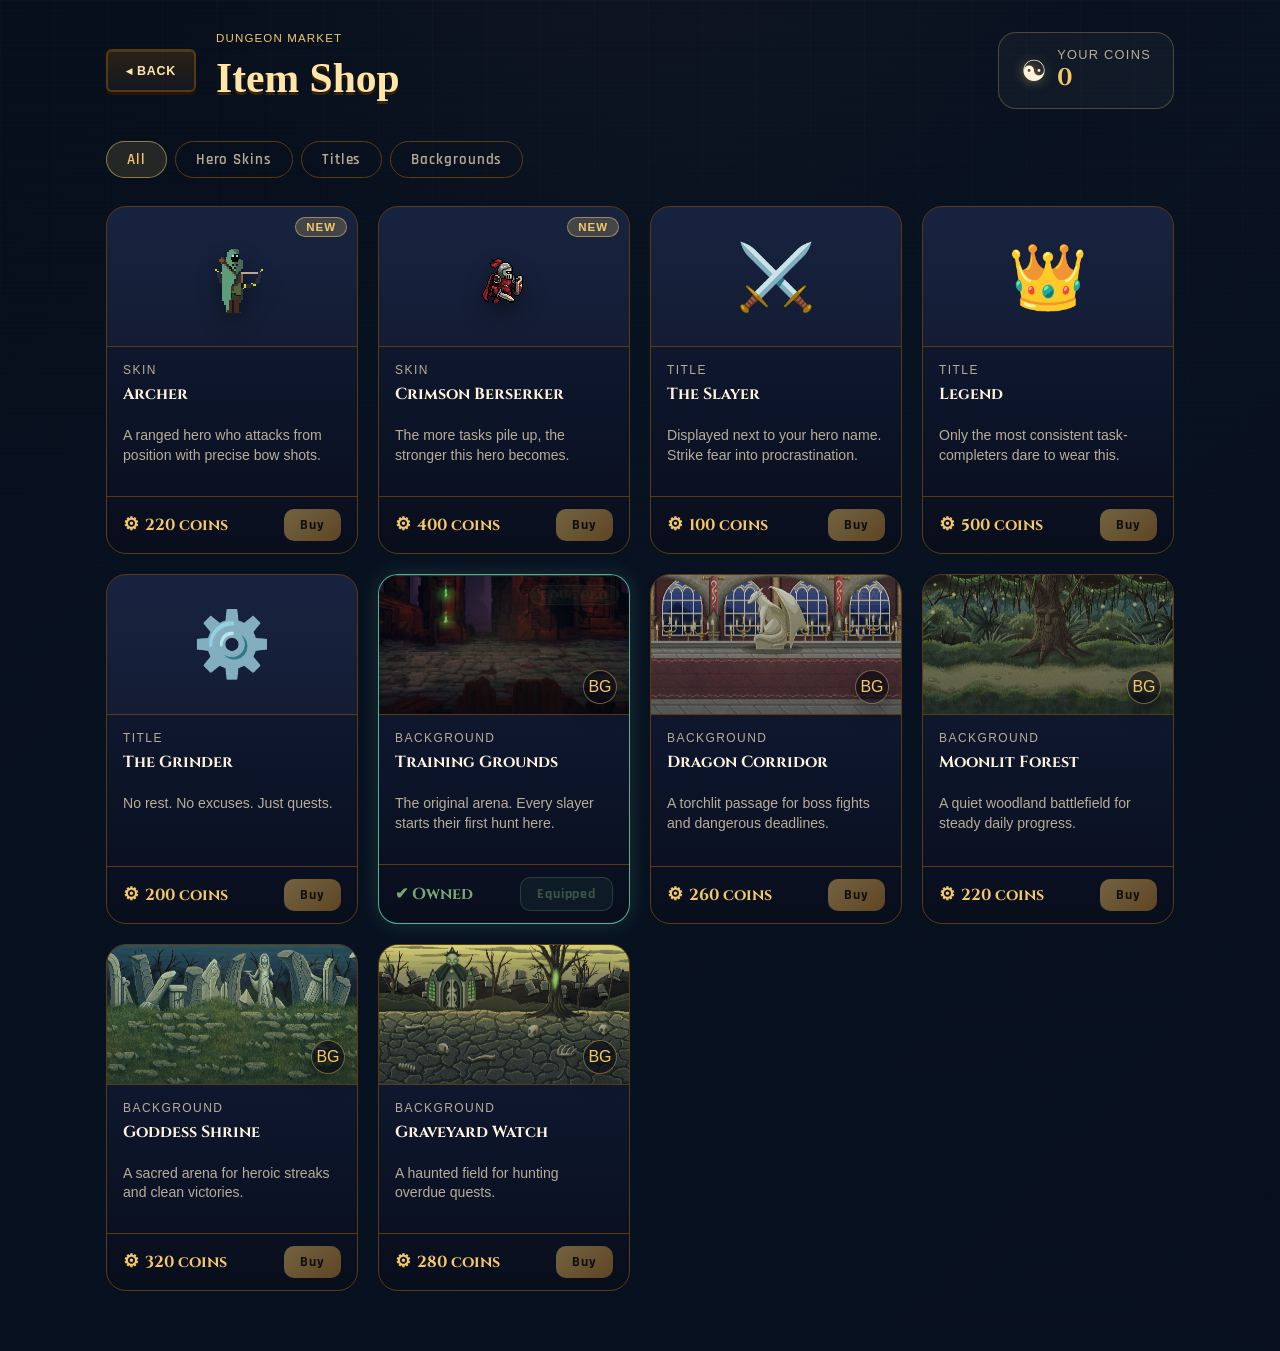
==== commit 6d4ef870: "添加了新英雄" ====
--- a/task-slayer/shop.html
+++ b/task-slayer/shop.html
@@ -190,6 +190,23 @@
       color: var(--gold);
       font-size: 1rem;
       box-shadow: 0 8px 18px rgba(0, 0, 0, 0.28);
+    }
+
+    .shop-skin-preview {
+      position: absolute;
+      inset: 10px 0 8px;
+      z-index: 1;
+      width: 100%;
+      height: calc(100% - 18px);
+      object-fit: contain;
+      transform: scale(0.9);
+      image-rendering: pixelated;
+      filter: drop-shadow(0 12px 12px rgba(0, 0, 0, 0.38));
+      pointer-events: none;
+    }
+
+    .shop-item-icon.is-preview-icon {
+      display: none;
     }
 
     .shop-item-badge {
@@ -416,6 +433,16 @@
     const SHOP_ITEMS = [
       // Hero Skins
       {
+        id: "skin_archer",
+        name: "Archer",
+        category: "skin",
+        icon: "AR",
+        image: "./assets/archer/idle.gif",
+        desc: "A ranged hero who attacks from position with precise bow shots.",
+        price: 220,
+        badge: "new",
+      },
+      {
         id: "skin_shadow",
         name: "Shadow Knight",
         category: "skin",
@@ -445,6 +472,7 @@
         name: "Crimson Berserker",
         category: "skin",
         icon: "🔴",
+        image: "./assets/crimison_knight/idle.gif",
         desc: "The more tasks pile up, the stronger this hero becomes.",
         price: 400,
         badge: "new",
@@ -562,9 +590,18 @@
     let toastTimer = null;
 
     const DEFAULT_BACKGROUND_ID = "bg_default";
+    const ENABLED_SHOP_SKIN_IDS = new Set(["skin_archer", "skin_crimson"]);
 
     function getVisibleShopItems() {
-      return SHOP_ITEMS.filter((item) => item.category !== "effect");
+      return SHOP_ITEMS.filter((item) =>
+        item.category !== "effect" &&
+        (item.category !== "skin" || ENABLED_SHOP_SKIN_IDS.has(item.id))
+      );
+    }
+
+    function renderSkinPreview(item) {
+      if (item.category !== "skin" || !item.image) return "";
+      return `<img class="shop-skin-preview" src="${item.image}" alt="" aria-hidden="true">`;
     }
 
     function renderBackgroundPreview(item) {
@@ -637,8 +674,9 @@
         card.className = `shop-item${owned ? " owned" : ""}${equipped ? " equipped" : ""}`;
         card.innerHTML = `
           <div class="shop-item-preview">
+            ${renderSkinPreview(item)}
             ${renderBackgroundPreview(item)}
-            <span class="shop-item-icon${item.category === "background" ? " is-background-icon" : ""}">${item.icon}</span>
+            <span class="shop-item-icon${item.category === "background" ? " is-background-icon" : ""}${item.image && item.category === "skin" ? " is-preview-icon" : ""}">${item.icon}</span>
             ${badgeHtml}
           </div>
           <div class="shop-item-body">
--- a/task-slayer/css/style.css
+++ b/task-slayer/css/style.css
@@ -1282,6 +1282,12 @@
   object-position: center top;
 }
 
+.battle-stage-frame.hero-skin-archer .asset-media,
+.battle-stage-frame.hero-skin-crimison .asset-media {
+  transform: scale(0.88);
+  transform-origin: center top;
+}
+
 .battle-stage-frame .asset-placeholder {
   background: transparent;
 }
@@ -1318,23 +1324,6 @@
 .monster-actor.faded-out {
   opacity: 0;
   visibility: hidden;
-}
-
-.hero-actor.is-hit::after,
-.monster-actor.is-hit::after {
-  content: "";
-  position: absolute;
-  inset: 0;
-  z-index: 3;
-  pointer-events: none;
-  background: rgba(255, 255, 255, 0.92);
-  mix-blend-mode: screen;
-  animation: hitFlash 420ms steps(5, end) both;
-}
-
-.hero-actor.is-hit .asset-media,
-.monster-actor.is-hit .asset-media {
-  animation: hitSpriteFlash 420ms steps(5, end) both;
 }
 
 .monster-actor {
@@ -1434,34 +1423,6 @@
   100% {
     opacity: 0;
     transform: translate(-50%, -48px) scale(1.05);
-  }
-}
-
-@keyframes hitFlash {
-  0%,
-  18%,
-  42% {
-    opacity: 0.95;
-  }
-  10%,
-  30%,
-  55%,
-  100% {
-    opacity: 0;
-  }
-}
-
-@keyframes hitSpriteFlash {
-  0%,
-  18%,
-  42% {
-    filter: brightness(3.2) saturate(0.2);
-  }
-  10%,
-  30%,
-  55%,
-  100% {
-    filter: none;
   }
 }
 
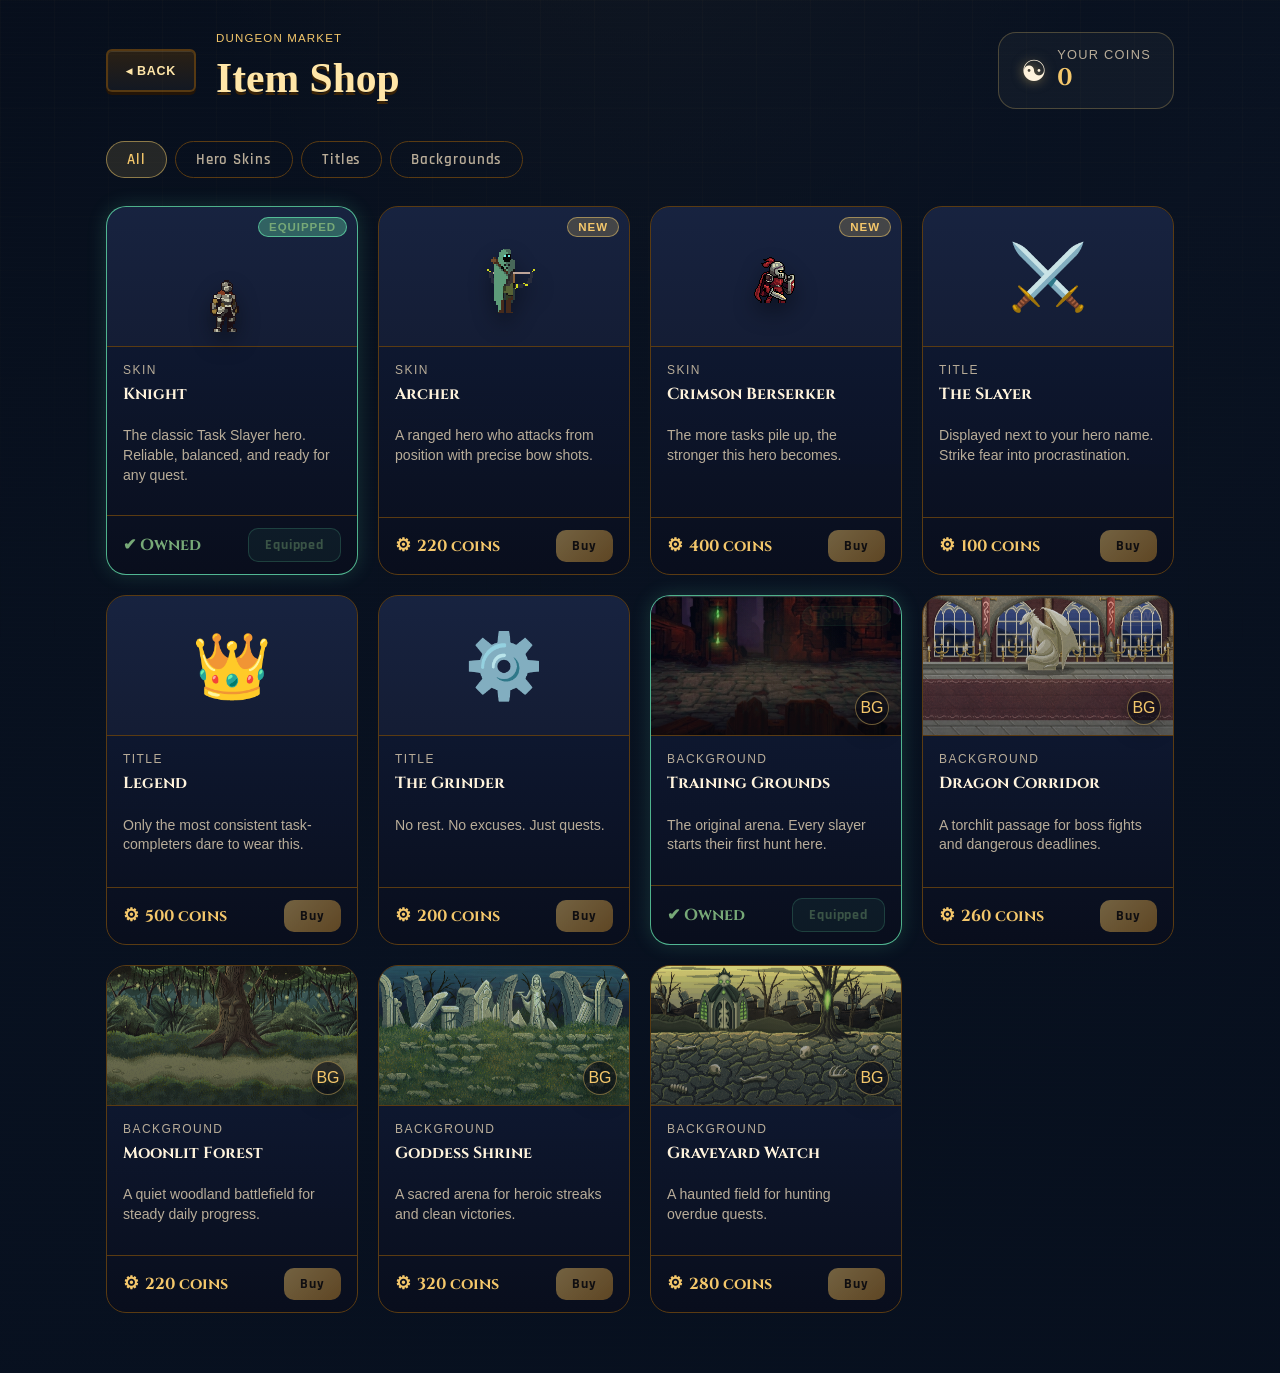
==== commit a03d1bb7: "修改了shop相关" ====
--- a/task-slayer/shop.html
+++ b/task-slayer/shop.html
@@ -433,6 +433,15 @@
     const SHOP_ITEMS = [
       // Hero Skins
       {
+        id: "skin_knight",
+        name: "Knight",
+        category: "skin",
+        icon: "KN",
+        image: "./assets/hero/__Idle.gif",
+        desc: "The classic Task Slayer hero. Reliable, balanced, and ready for any quest.",
+        price: 0,
+      },
+      {
         id: "skin_archer",
         name: "Archer",
         category: "skin",
@@ -590,7 +599,8 @@
     let toastTimer = null;
 
     const DEFAULT_BACKGROUND_ID = "bg_default";
-    const ENABLED_SHOP_SKIN_IDS = new Set(["skin_archer", "skin_crimson"]);
+    const DEFAULT_SKIN_ID = "skin_knight";
+    const ENABLED_SHOP_SKIN_IDS = new Set(["skin_knight", "skin_archer", "skin_crimson"]);
 
     function getVisibleShopItems() {
       return SHOP_ITEMS.filter((item) =>
@@ -617,6 +627,18 @@
       ownedItems.add(DEFAULT_BACKGROUND_ID);
       if (!hasEquippedBackground) {
         equippedItems.add(DEFAULT_BACKGROUND_ID);
+      }
+      saveStorage();
+    }
+
+    function ensureDefaultSkin() {
+      const hasEquippedSkin = [...equippedItems].some((id) =>
+        getVisibleShopItems().some((item) => item.id === id && item.category === "skin")
+      );
+
+      ownedItems.add(DEFAULT_SKIN_ID);
+      if (!hasEquippedSkin) {
+        equippedItems.add(DEFAULT_SKIN_ID);
       }
       saveStorage();
     }
@@ -784,6 +806,7 @@
     // Init
     loadCoins().then(() => {
       ensureDefaultBackground();
+      ensureDefaultSkin();
       renderGrid();
     });
   </script>
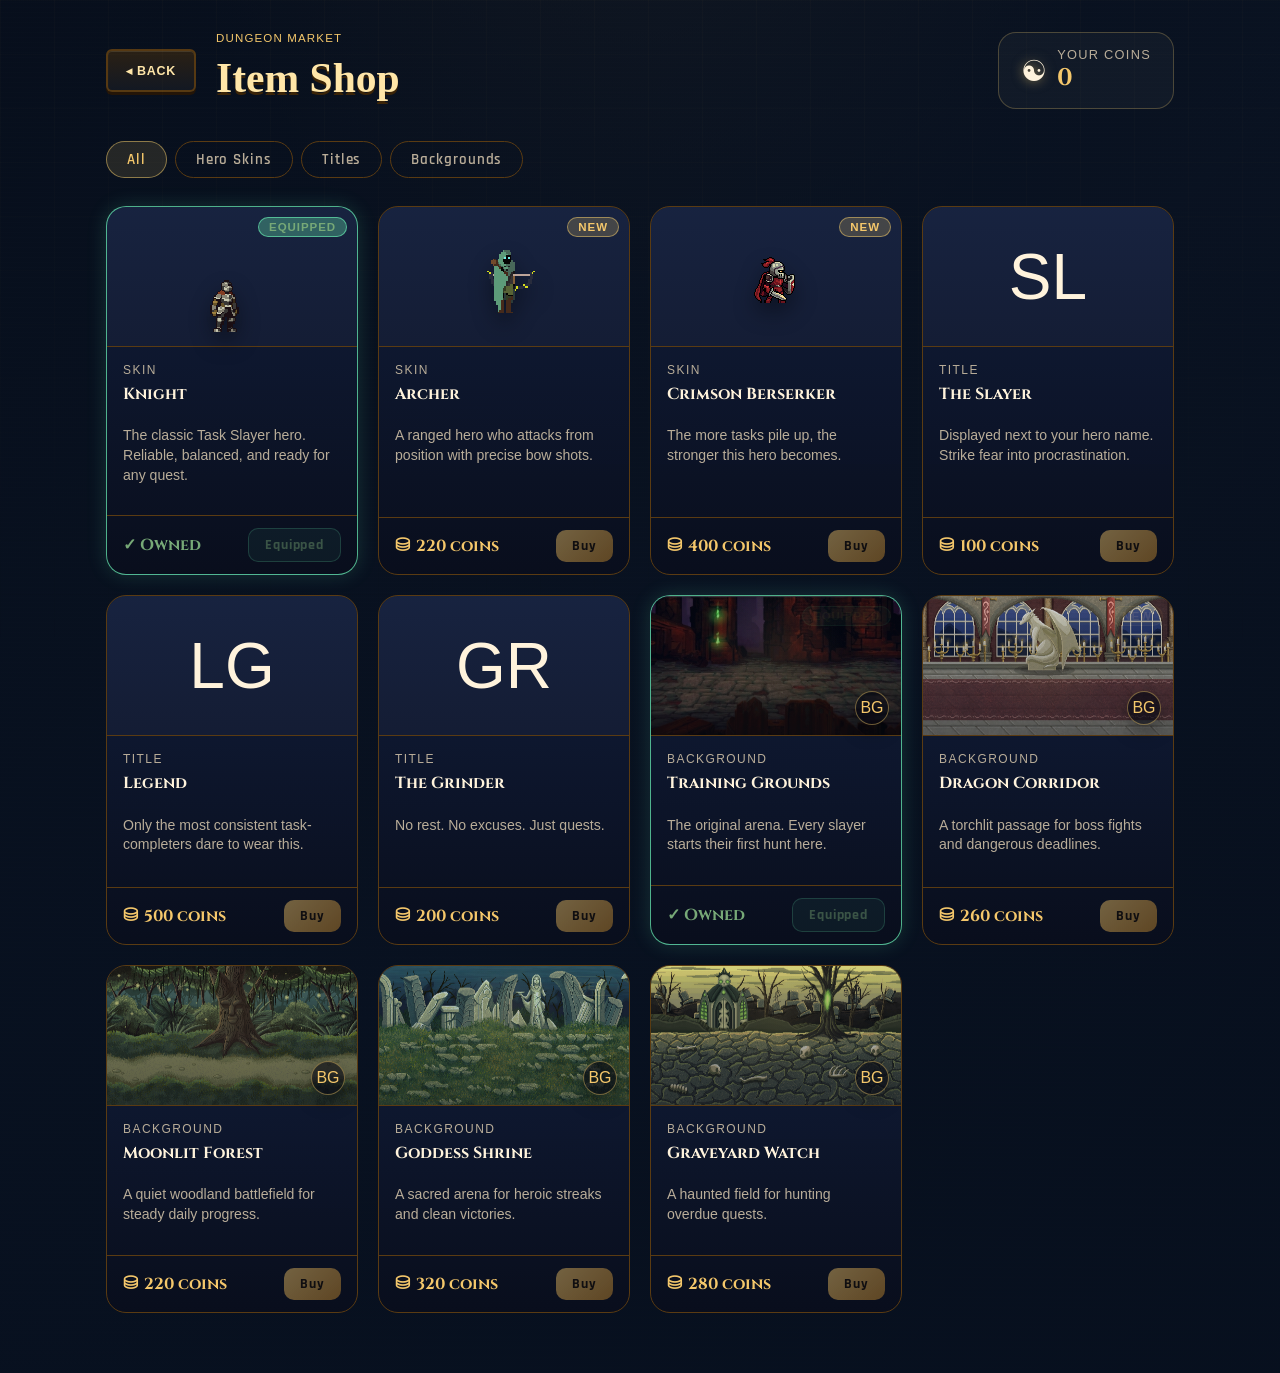
==== commit 408b6e94: "用户数据隔离" ====
--- a/task-slayer/shop.html
+++ b/task-slayer/shop.html
@@ -3,13 +3,13 @@
 <head>
   <meta charset="UTF-8">
   <meta name="viewport" content="width=device-width, initial-scale=1.0">
-  <title>Task Slayer — Shop</title>
+  <title>Task Slayer - Shop</title>
   <link rel="preconnect" href="https://fonts.googleapis.com">
   <link rel="preconnect" href="https://fonts.gstatic.com" crossorigin>
   <link href="https://fonts.googleapis.com/css2?family=Cinzel:wght@500;700&family=Rajdhani:wght@400;500;700&display=swap" rel="stylesheet">
   <link rel="stylesheet" href="./css/style.css">
   <style>
-    /* ── Shop-specific overrides ── */
+    /* Shop-specific overrides */
     .shop-page {
       max-width: 1100px;
       margin: 0 auto;
@@ -76,7 +76,7 @@
       color: var(--gold);
     }
 
-    /* ── Category tabs ── */
+    /* Category tabs */
     .shop-tabs {
       display: flex;
       gap: 8px;
@@ -105,7 +105,7 @@
       color: var(--gold);
     }
 
-    /* ── Item grid ── */
+    /* Item grid */
     .shop-grid {
       display: grid;
       grid-template-columns: repeat(auto-fill, minmax(220px, 1fr));
@@ -330,7 +330,7 @@
       cursor: default;
     }
 
-    /* ── Toast notification ── */
+    /* Toast notification */
     .shop-toast {
       position: fixed;
       bottom: 32px;
@@ -356,7 +356,7 @@
       transform: translateX(-50%) translateY(0);
     }
 
-    /* ── Empty state ── */
+    /* Empty state */
     .shop-empty {
       grid-column: 1 / -1;
       text-align: center;
@@ -407,7 +407,7 @@
         <span class="shop-wallet-icon">&#9775;</span>
         <div>
           <span class="shop-wallet-label">Your Coins</span>
-          <span class="shop-wallet-amount" id="wallet-amount">—</span>
+          <span class="shop-wallet-amount" id="wallet-amount">&mdash;</span>
         </div>
       </div>
     </div>
@@ -455,7 +455,7 @@
         id: "skin_shadow",
         name: "Shadow Knight",
         category: "skin",
-        icon: "🌑",
+        icon: "SH",
         desc: "A hero cloaked in darkness. Feared by all who stand in its path.",
         price: 150,
         badge: "new",
@@ -464,7 +464,7 @@
         id: "skin_gold",
         name: "Gilded Champion",
         category: "skin",
-        icon: "✨",
+        icon: "GC",
         desc: "Armour forged from quest rewards and sheer willpower.",
         price: 300,
       },
@@ -472,7 +472,7 @@
         id: "skin_frost",
         name: "Frost Warden",
         category: "skin",
-        icon: "❄️",
+        icon: "FW",
         desc: "Born from the coldest dungeon. Deadlines fear the chill.",
         price: 250,
       },
@@ -480,7 +480,7 @@
         id: "skin_crimson",
         name: "Crimson Berserker",
         category: "skin",
-        icon: "🔴",
+        icon: "CB",
         image: "./assets/crimison_knight/idle.gif",
         desc: "The more tasks pile up, the stronger this hero becomes.",
         price: 400,
@@ -491,7 +491,7 @@
         id: "title_slayer",
         name: "The Slayer",
         category: "title",
-        icon: "⚔️",
+        icon: "SL",
         desc: "Displayed next to your hero name. Strike fear into procrastination.",
         price: 100,
       },
@@ -499,7 +499,7 @@
         id: "title_legend",
         name: "Legend",
         category: "title",
-        icon: "👑",
+        icon: "LG",
         desc: "Only the most consistent task-completers dare to wear this.",
         price: 500,
       },
@@ -507,7 +507,7 @@
         id: "title_grinder",
         name: "The Grinder",
         category: "title",
-        icon: "⚙️",
+        icon: "GR",
         desc: "No rest. No excuses. Just quests.",
         price: 200,
       },
@@ -516,7 +516,7 @@
         id: "effect_xp_boost",
         name: "XP Aura",
         category: "effect",
-        icon: "⚡",
+        icon: "XP",
         desc: "A glowing aura surrounds your hero during battle. Purely cosmetic, purely cool.",
         price: 180,
       },
@@ -524,7 +524,7 @@
         id: "effect_gold_trail",
         name: "Gold Trail",
         category: "effect",
-        icon: "🌟",
+        icon: "GT",
         desc: "Coin particles follow your hero's every move in the dungeon.",
         price: 220,
         badge: "new",
@@ -533,7 +533,7 @@
         id: "effect_fire",
         name: "Flame Step",
         category: "effect",
-        icon: "🔥",
+        icon: "FS",
         desc: "Each attack leaves embers behind. The dungeon floor will never forget.",
         price: 350,
       },
@@ -589,8 +589,9 @@
 
     let coins = 0;
     let coinsInfinite = false;
-    let ownedItems = new Set(JSON.parse(localStorage.getItem("shop_owned") || "[]"));
-    let equippedItems = new Set(JSON.parse(localStorage.getItem("shop_equipped") || "[]"));
+    let currentUserId = null;
+    let ownedItems = new Set();
+    let equippedItems = new Set();
     let activeCategory = "all";
 
     const walletEl = document.getElementById("wallet-amount");
@@ -601,6 +602,24 @@
     const DEFAULT_BACKGROUND_ID = "bg_default";
     const DEFAULT_SKIN_ID = "skin_knight";
     const ENABLED_SHOP_SKIN_IDS = new Set(["skin_knight", "skin_archer", "skin_crimson"]);
+
+    function parseStoredItemSet(key) {
+      try {
+        const parsed = JSON.parse(localStorage.getItem(key) || "[]");
+        return new Set(Array.isArray(parsed) ? parsed : []);
+      } catch (_) {
+        return new Set();
+      }
+    }
+
+    function getShopStorageKey(base) {
+      return currentUserId ? `${base}:user:${currentUserId}` : `${base}:guest`;
+    }
+
+    function loadShopStorage() {
+      ownedItems = parseStoredItemSet(getShopStorageKey("shop_owned"));
+      equippedItems = parseStoredItemSet(getShopStorageKey("shop_equipped"));
+    }
 
     function getVisibleShopItems() {
       return SHOP_ITEMS.filter((item) =>
@@ -652,8 +671,8 @@
     }
 
     function saveStorage() {
-      localStorage.setItem("shop_owned", JSON.stringify([...ownedItems]));
-      localStorage.setItem("shop_equipped", JSON.stringify([...equippedItems]));
+      localStorage.setItem(getShopStorageKey("shop_owned"), JSON.stringify([...ownedItems]));
+      localStorage.setItem(getShopStorageKey("shop_equipped"), JSON.stringify([...equippedItems]));
     }
 
     function renderGrid() {
@@ -665,7 +684,7 @@
       gridEl.innerHTML = "";
 
       if (filtered.length === 0) {
-        gridEl.innerHTML = `<div class="shop-empty"><span class="empty-icon">🏚️</span>No items in this category yet.</div>`;
+        gridEl.innerHTML = `<div class="shop-empty"><span class="empty-icon">--</span>No items in this category yet.</div>`;
         return;
       }
 
@@ -708,7 +727,7 @@
           </div>
           <div class="shop-item-footer">
             <div class="shop-item-price${owned ? " free" : ""}">
-              ${owned ? "✔" : '<span class="price-icon">⚙</span>'}
+              ${owned ? "\u2713" : '<span class="price-icon">\u26C1</span>'}
               ${owned ? "Owned" : item.price + " coins"}
             </div>
             ${footerBtn}
@@ -719,7 +738,7 @@
 
       // Button events
       gridEl.querySelectorAll("[data-action='buy']").forEach((btn) => {
-        btn.addEventListener("click", () => {
+        btn.addEventListener("click", async () => {
           const id = btn.dataset.id;
           const item = getVisibleShopItems().find((i) => i.id === id);
           if (!item) return;
@@ -727,15 +746,19 @@
             showToast("Not enough coins.", true);
             return;
           }
-          if (!coinsInfinite) {
-            coins -= item.price;
+          btn.disabled = true;
+          if (!coinsInfinite && item.price > 0) {
+            try {
+              await spendCoinsOnServer(item.price);
+            } catch (err) {
+              showToast(err.message || "Could not complete purchase.", true);
+              renderGrid();
+              return;
+            }
           }
           ownedItems.add(id);
           saveStorage();
-          if (!coinsInfinite) {
-            updateWalletOnServer();
-          }
-          walletEl.textContent = coinsInfinite ? "∞" : coins;
+          walletEl.textContent = coinsInfinite ? "\u221e" : coins;
           showToast(`Purchased: ${item.name}!`);
           renderGrid();
         });
@@ -758,17 +781,20 @@
       });
     }
 
-    async function updateWalletOnServer() {
-      // Spending coins: POST to backend (backend route to be implemented)
-      // For now we store locally; server coins are the source of truth on load
-      try {
-        await fetch(`${API_BASE}/player/spend-coins`, {
-          method: "POST",
-          headers: { "Content-Type": "application/json" },
-          credentials: "include",
-          body: JSON.stringify({ amount: 0 }), // placeholder
-        });
-      } catch (_) {}
+    async function spendCoinsOnServer(amount) {
+      const res = await fetch(`${API_BASE}/player/spend-coins`, {
+        method: "POST",
+        headers: { "Content-Type": "application/json" },
+        credentials: "include",
+        body: JSON.stringify({ amount }),
+      });
+      const data = await res.json().catch(() => ({ error: "Request failed" }));
+      if (!res.ok) {
+        throw new Error(data.error || data.message || "Request failed");
+      }
+      coinsInfinite = Boolean(data.coinsInfinite);
+      coins = data.coins ?? coins;
+      walletEl.textContent = coinsInfinite ? "\u221e" : coins;
     }
 
     async function loadCoins() {
@@ -780,12 +806,31 @@
         const data = await res.json();
         coinsInfinite = Boolean(data.coinsInfinite);
         coins = data.coins ?? 0;
-        walletEl.textContent = coinsInfinite ? "∞" : coins;
+        walletEl.textContent = coinsInfinite ? "\u221e" : coins;
       } catch (_) {
         coinsInfinite = false;
         walletEl.textContent = "0";
         coins = 0;
       }
+    }
+
+    async function loadShopUser() {
+      try {
+        const res = await fetch(`${API_BASE}/auth/me`, {
+          credentials: "include",
+        });
+        if (!res.ok) throw new Error("not logged in");
+        const data = await res.json();
+        currentUserId = data.id != null ? String(data.id) : null;
+        if (currentUserId) {
+          localStorage.setItem("task_slayer_current_user_id", currentUserId);
+        }
+      } catch (_) {
+        currentUserId = null;
+        localStorage.removeItem("task_slayer_current_user_id");
+      }
+
+      loadShopStorage();
     }
 
     // Tab switching
@@ -804,7 +849,7 @@
     });
 
     // Init
-    loadCoins().then(() => {
+    Promise.all([loadShopUser(), loadCoins()]).then(() => {
       ensureDefaultBackground();
       ensureDefaultSkin();
       renderGrid();
